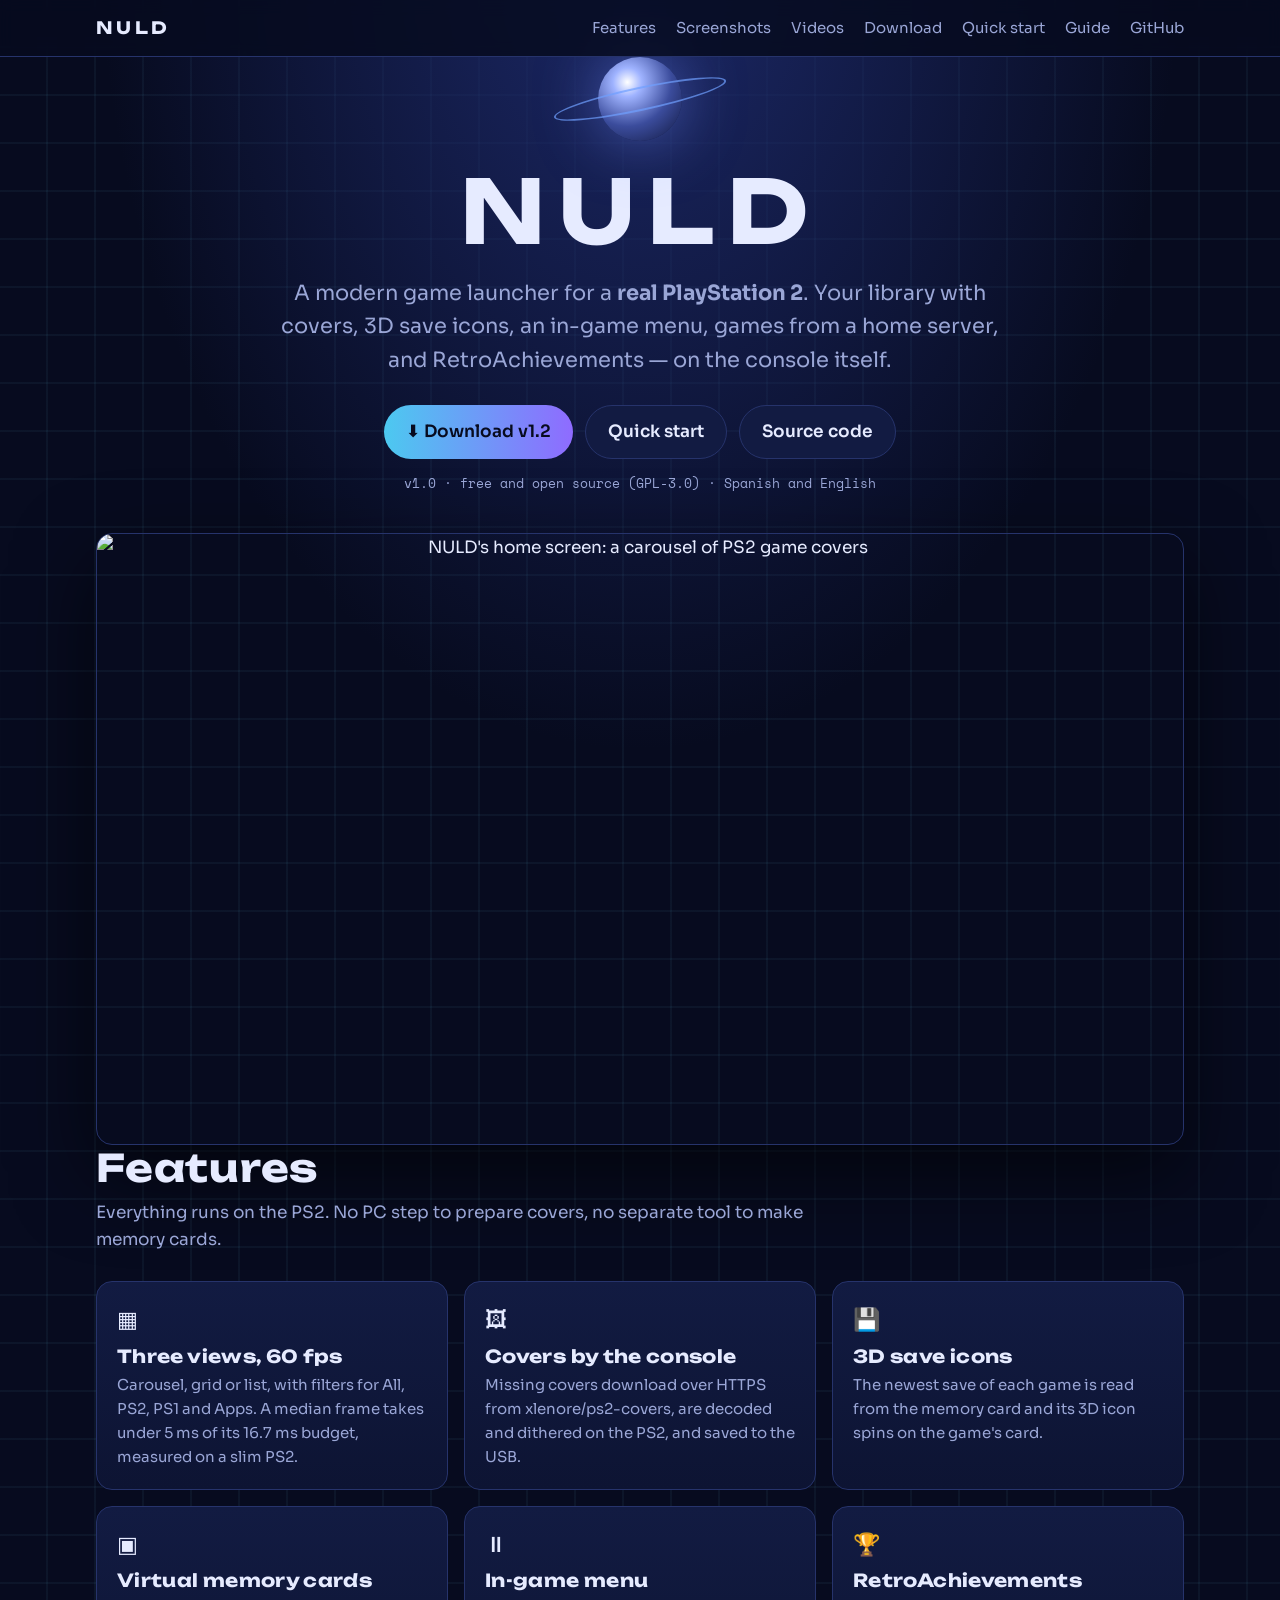
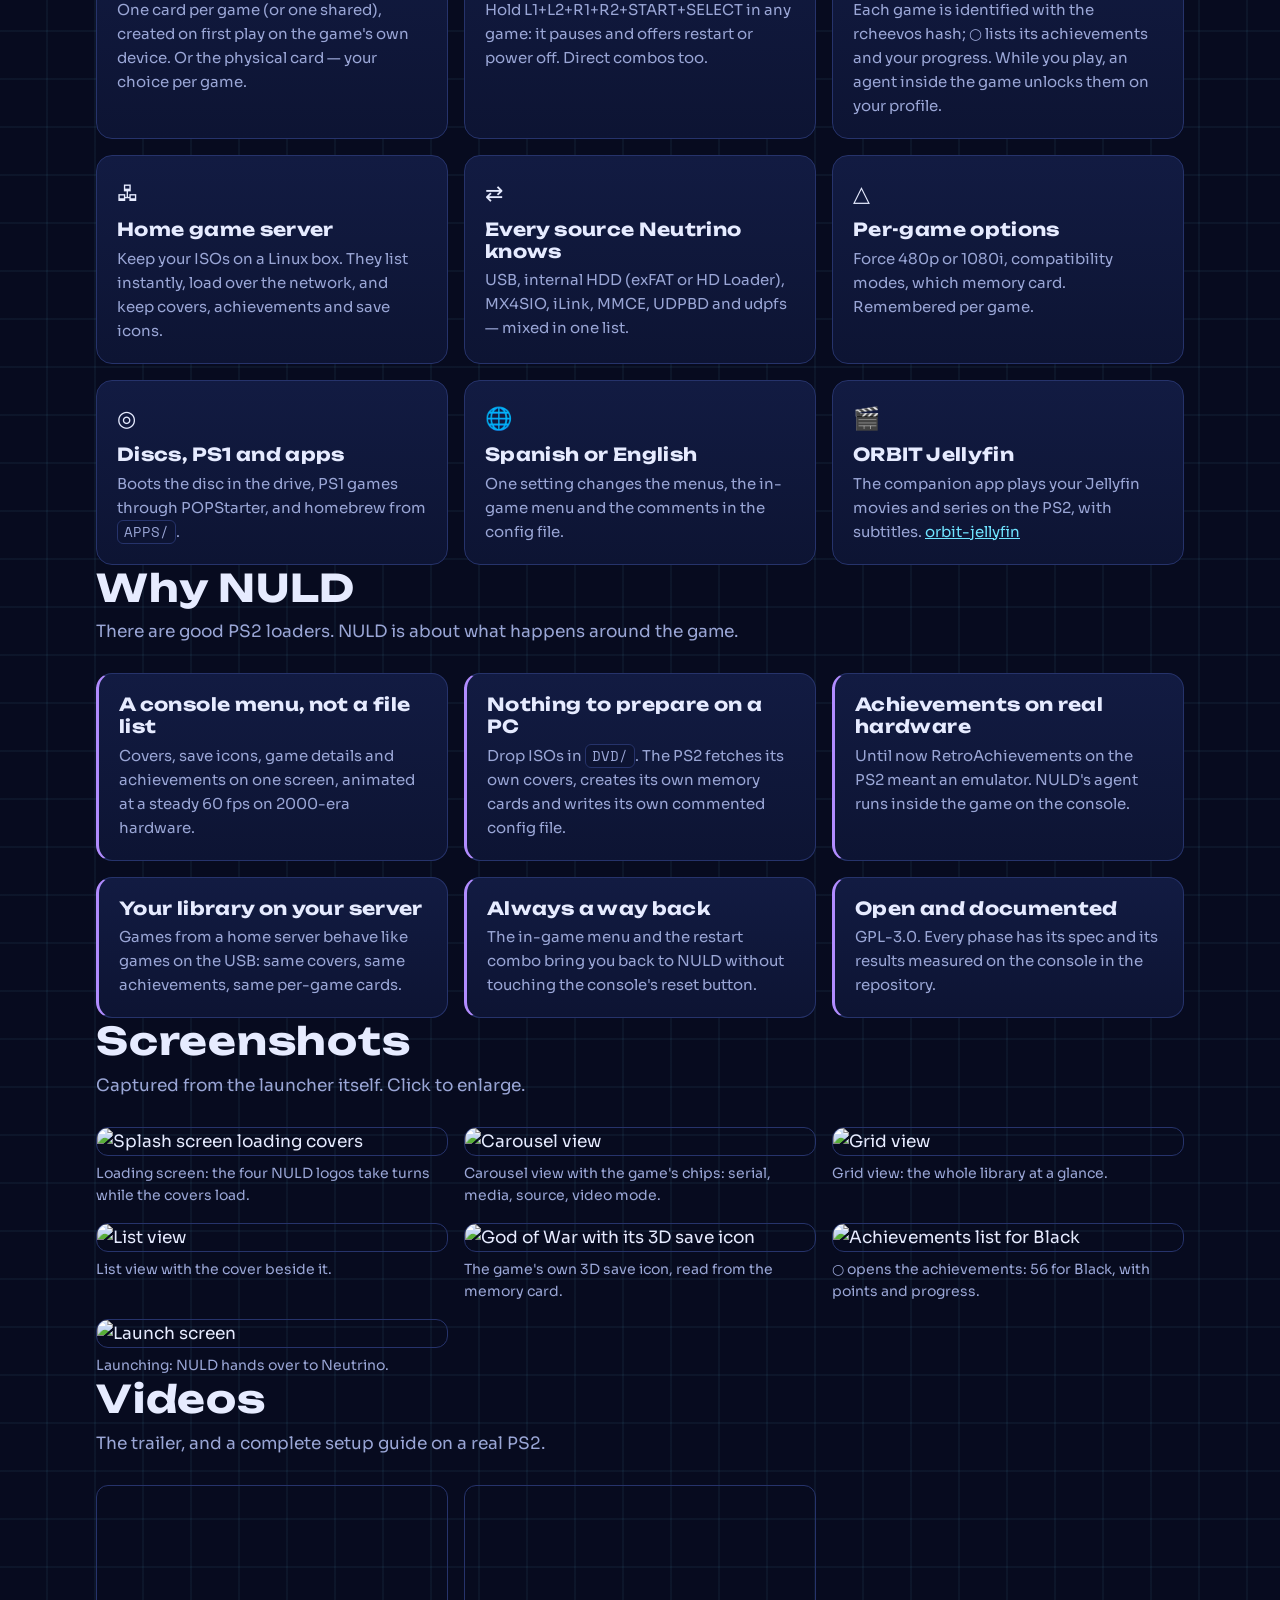
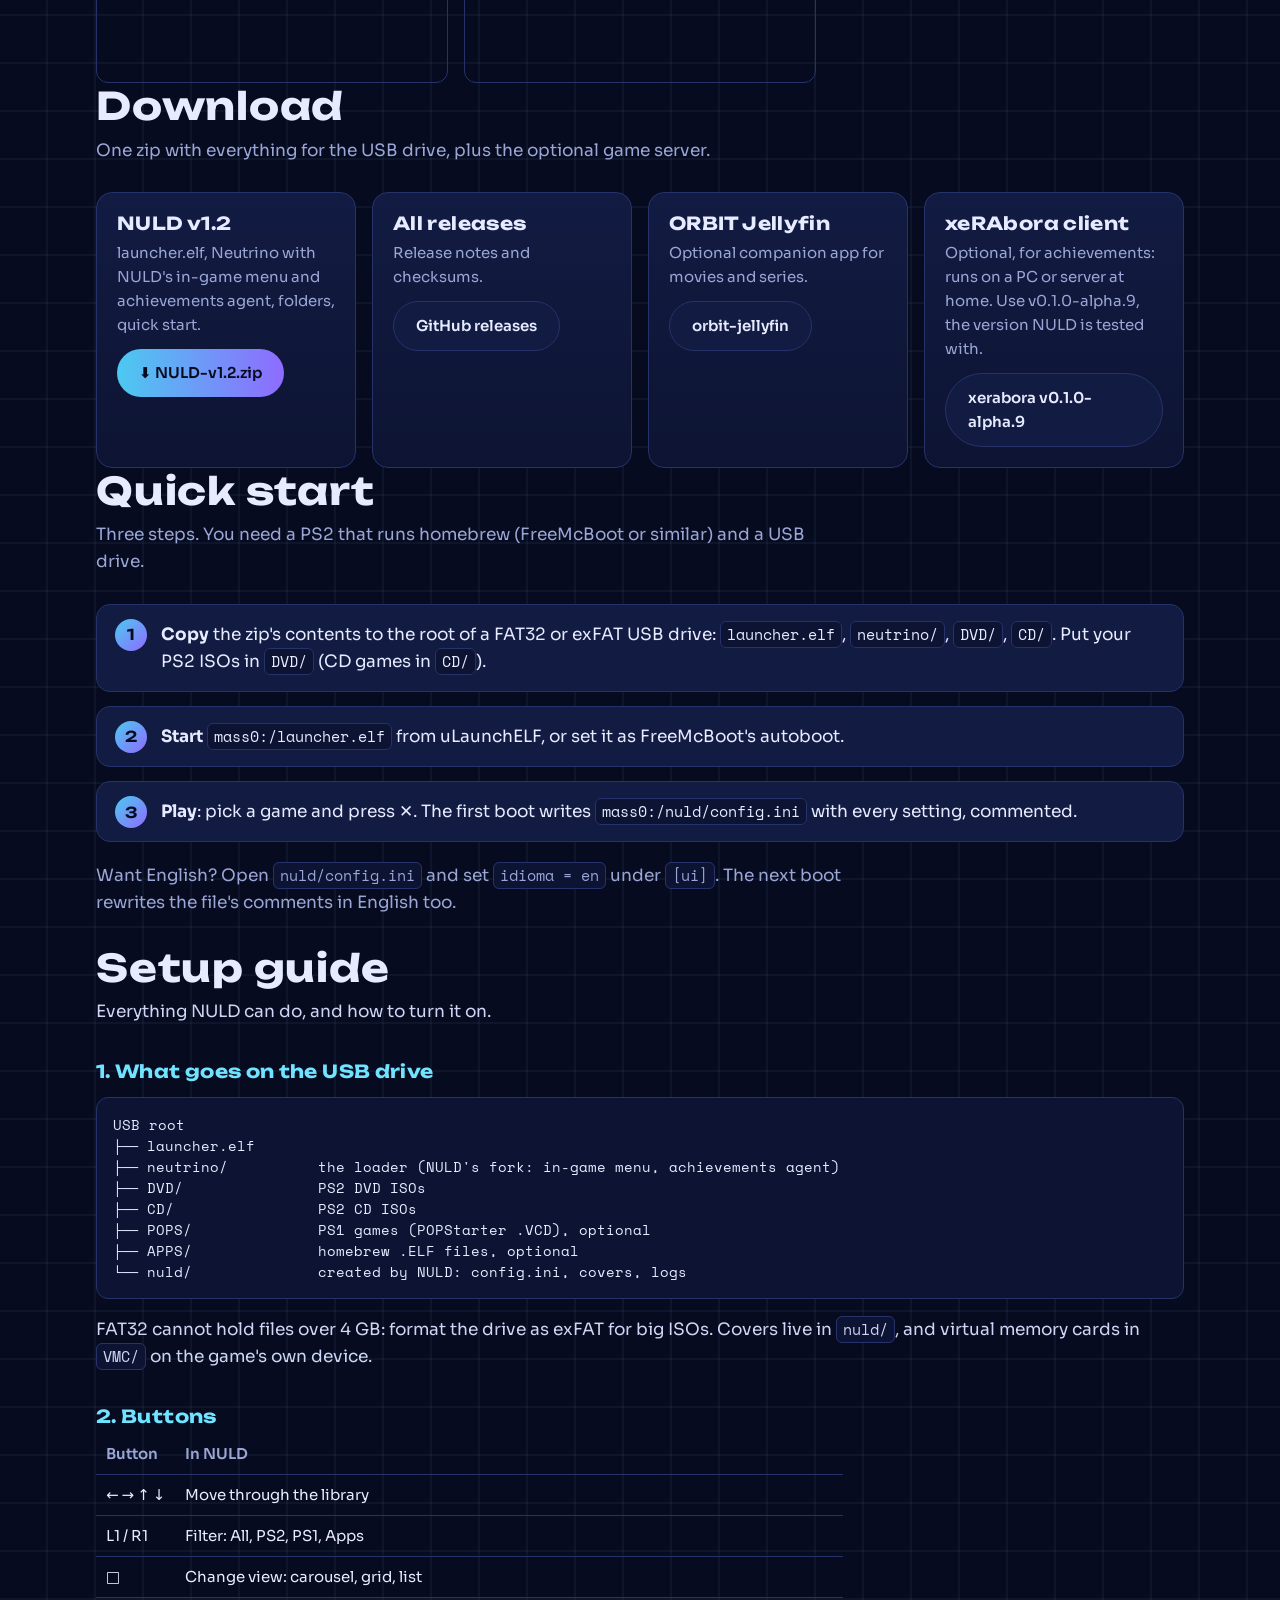
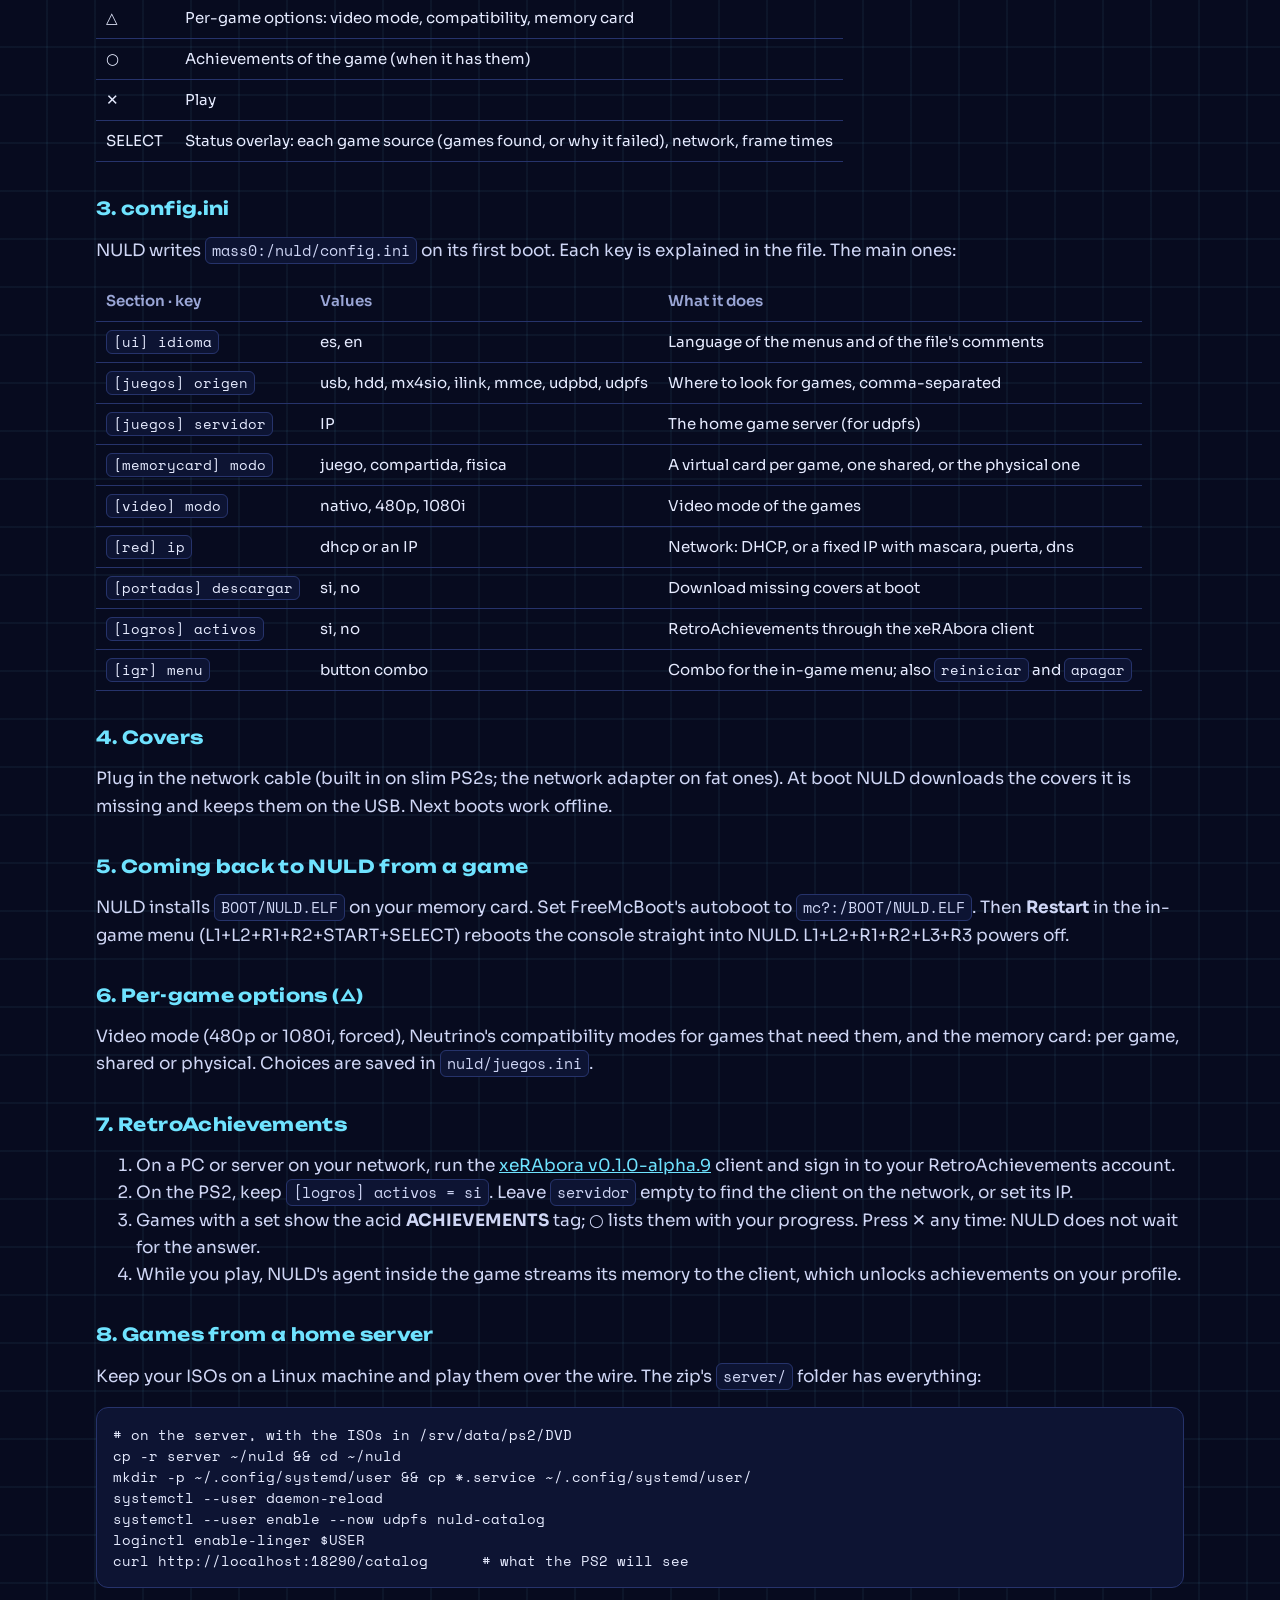
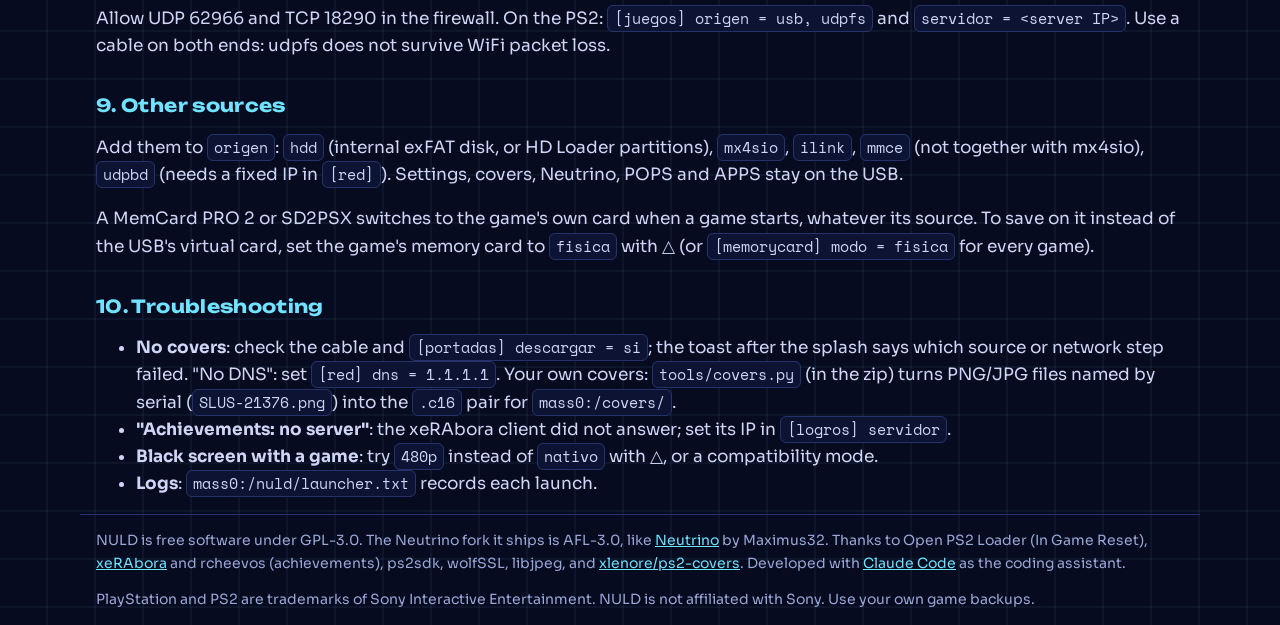
==== site/index.html @ f8af821c "Rebrand ORBIT as NULD (v1.2): the NULD look from link.elf, names and paths - Look: splash.c, logo_da" ====
<!doctype html>
<html lang="en">
<head>
<meta charset="utf-8">
<meta name="viewport" content="width=device-width, initial-scale=1">
<title>NULD PS2 Launcher</title>
<meta name="description" content="NULD is a game launcher for a real PlayStation 2: covers downloaded by the console, 3D save icons, virtual memory cards, an in-game menu, games from a home server and RetroAchievements on real hardware.">
<meta property="og:title" content="NULD PS2 Launcher">
<meta property="og:description" content="A modern game launcher for the PlayStation 2. Covers, 3D save icons, in-game menu, home server, RetroAchievements.">
<meta property="og:image" content="https://danielnuld.github.io/nuld/img/home-carousel.jpg">
<link rel="preconnect" href="https://fonts.googleapis.com">
<link rel="preconnect" href="https://fonts.gstatic.com" crossorigin>
<link href="https://fonts.googleapis.com/css2?family=Unbounded:wght@600;800&family=Sora:wght@400;600&family=Space+Mono&display=swap" rel="stylesheet">
<style>
:root {
  --bg: #070b1f; --bg2: #0d1433; --card: #121b42; --line: #26336b; --text: #e6ebff; --dim: #9aa6d6;
  --cyan: #6fe3ff; --violet: #b18cff; --gold: #ffd36b;
}
* { box-sizing: border-box; }
html { scroll-behavior: smooth; }
body {
  margin: 0; background: var(--bg); color: var(--text); font: 17px/1.6 Sora, system-ui, sans-serif;
  background-image: radial-gradient(ellipse at 50% -10%, #1d2a6b 0%, transparent 60%),
    linear-gradient(transparent 0 95%, rgba(111,227,255,.05) 95%), linear-gradient(90deg, transparent 0 95%, rgba(111,227,255,.05) 95%);
  background-size: 100% 900px, 48px 48px, 48px 48px; background-repeat: no-repeat, repeat, repeat;
}
a { color: var(--cyan); }
h1, h2, h3 { font-family: Unbounded, sans-serif; letter-spacing: .02em; line-height: 1.2; }
h2 { font-size: clamp(26px, 4vw, 38px); margin: 0 0 8px; }
h3 { font-size: 18px; margin: 0 0 6px; }
code, .mono { font-family: "Space Mono", monospace; font-size: .9em; }
code { background: var(--bg2); border: 1px solid var(--line); border-radius: 6px; padding: 1px 6px; }
pre { background: var(--bg2); border: 1px solid var(--line); border-radius: 12px; padding: 16px; overflow-x: auto; font: 14px/1.5 "Space Mono", monospace; }
.wrap { max-width: 1120px; margin: 0 auto; padding: 0 16px; }
nav { position: sticky; top: 0; z-index: 5; background: rgba(7,11,31,.85); backdrop-filter: blur(8px); border-bottom: 1px solid var(--line); }
nav .wrap { display: flex; align-items: center; gap: 20px; height: 56px; overflow-x: auto; }
nav b { font-family: Unbounded; letter-spacing: .2em; margin-right: auto; }
nav a { color: var(--dim); text-decoration: none; font-size: 15px; white-space: nowrap; }
nav a:hover { color: var(--text); }
header { text-align: center; padding: 72px 0 40px; }
.orb { width: 84px; height: 84px; border-radius: 50%; margin: 0 auto 18px; position: relative;
  background: radial-gradient(circle at 35% 30%, #fff 0%, #9fb3ff 18%, #3b4c9c 55%, #10173d 100%); box-shadow: 0 0 60px rgba(111,140,255,.5); }
.orb::after { content: ""; position: absolute; inset: 30px -46px; border: 2px solid rgba(111,160,255,.7); border-radius: 50%; transform: rotate(-12deg); }
header h1 { font-size: clamp(44px, 9vw, 88px); margin: 0; letter-spacing: .14em; }
.tag { color: var(--dim); font-size: clamp(17px, 2.4vw, 21px); max-width: 720px; margin: 12px auto 28px; }
.btns { display: flex; gap: 12px; justify-content: center; flex-wrap: wrap; }
.btn { display: inline-flex; align-items: center; gap: 8px; padding: 12px 22px; border-radius: 999px; text-decoration: none; font-weight: 600;
  border: 1px solid var(--line); color: var(--text); background: var(--card); }
.btn.main { background: linear-gradient(90deg, #4cc9f0, #8f6bff); color: #070b1f; border: 0; }
.meta { color: var(--dim); font: 13px "Space Mono", monospace; margin-top: 14px; }
.hero { margin: 40px auto 0; border-radius: 16px; border: 1px solid var(--line); box-shadow: 0 30px 80px rgba(0,0,0,.6); width: 100%; display: block; }
section { margin-top: 112px; }
img { max-width: 100%; height: auto; }
.lead { color: var(--dim); max-width: 760px; margin: 0 0 28px; }
.grid { display: grid; gap: 16px; grid-template-columns: repeat(auto-fill, minmax(280px, 1fr)); }
.card { background: linear-gradient(180deg, var(--card), var(--bg2)); border: 1px solid var(--line); border-radius: 16px; padding: 20px; }
.card p { margin: 0; color: var(--dim); font-size: 15px; }
.card .ic { font-size: 22px; margin-bottom: 8px; }
.why { display: grid; gap: 16px; grid-template-columns: repeat(auto-fill, minmax(320px, 1fr)); }
.why .card { border-left: 3px solid var(--violet); }
.shots { display: grid; gap: 16px; grid-template-columns: repeat(auto-fill, minmax(340px, 1fr)); }
.shots figure { margin: 0; }
.shots img { width: 100%; display: block; border-radius: 12px; border: 1px solid var(--line); cursor: zoom-in; }
.shots figcaption { color: var(--dim); font-size: 14px; margin-top: 6px; }
.videos { display: grid; gap: 16px; grid-template-columns: repeat(auto-fill, minmax(340px, 1fr)); }
.videos iframe { width: 100%; aspect-ratio: 16/9; border: 1px solid var(--line); border-radius: 12px; }
ol.steps { counter-reset: s; list-style: none; padding: 0; display: grid; gap: 14px; }
ol.steps > li { counter-increment: s; background: var(--card); border: 1px solid var(--line); border-radius: 14px; padding: 16px 18px 16px 64px; position: relative; }
ol.steps > li::before { content: counter(s); position: absolute; left: 18px; top: 14px; width: 32px; height: 32px; border-radius: 50%;
  display: grid; place-items: center; font: 600 15px Unbounded; background: linear-gradient(135deg, #4cc9f0, #8f6bff); color: #070b1f; }
.guide h3 { margin-top: 36px; color: var(--cyan); }
.guide p, .guide li { color: #cfd6f5; }
table { border-collapse: collapse; width: 100%; font-size: 15px; display: block; overflow-x: auto; }
td, th { border-bottom: 1px solid var(--line); padding: 8px 10px; text-align: left; vertical-align: top; }
th { color: var(--dim); font-weight: 600; }
.dl { display: grid; gap: 16px; grid-template-columns: repeat(auto-fill, minmax(260px, 1fr)); }
footer { color: var(--dim); font-size: 14px; padding: 64px 0 40px; border-top: 1px solid var(--line); margin-top: 72px; }
dialog { border: 0; padding: 0; background: transparent; max-width: 96vw; }
dialog::backdrop { background: rgba(0,0,0,.85); }
dialog img { max-width: 96vw; max-height: 92vh; border-radius: 12px; display: block; }
@media (max-width: 420px) { .shots, .videos, .why { grid-template-columns: 1fr; } }
</style>
</head>
<body>
<nav><div class="wrap">
  <b>NULD</b>
  <a href="#features">Features</a><a href="#screens">Screenshots</a><a href="#videos">Videos</a>
  <a href="#download">Download</a><a href="#quickstart">Quick start</a><a href="#guide">Guide</a>
  <a href="https://github.com/danielnuld/nuld">GitHub</a>
</div></nav>

<header class="wrap">
  <div class="orb"></div>
  <h1>NULD</h1>
  <p class="tag">A modern game launcher for a <b>real PlayStation 2</b>. Your library with covers, 3D save icons,
    an in-game menu, games from a home server, and RetroAchievements — on the console itself.</p>
  <div class="btns">
    <a class="btn main" href="https://github.com/danielnuld/nuld/releases/latest/download/NULD-v1.2.zip">⬇ Download v1.2</a>
    <a class="btn" href="#quickstart">Quick start</a>
    <a class="btn" href="https://github.com/danielnuld/nuld">Source code</a>
  </div>
  <div class="meta">v1.0 · free and open source (GPL-3.0) · Spanish and English</div>
  <img class="hero" src="img/home-carousel.jpg" alt="NULD's home screen: a carousel of PS2 game covers" width="1600" height="900">
</header>

<section id="features" class="wrap">
  <h2>Features</h2>
  <p class="lead">Everything runs on the PS2. No PC step to prepare covers, no separate tool to make memory cards.</p>
  <div class="grid">
    <div class="card"><div class="ic">▦</div><h3>Three views, 60 fps</h3><p>Carousel, grid or list, with filters for All, PS2, PS1 and Apps. A median frame takes under 5 ms of its 16.7 ms budget, measured on a slim PS2.</p></div>
    <div class="card"><div class="ic">🖼</div><h3>Covers by the console</h3><p>Missing covers download over HTTPS from xlenore/ps2-covers, are decoded and dithered on the PS2, and saved to the USB.</p></div>
    <div class="card"><div class="ic">💾</div><h3>3D save icons</h3><p>The newest save of each game is read from the memory card and its 3D icon spins on the game's card.</p></div>
    <div class="card"><div class="ic">▣</div><h3>Virtual memory cards</h3><p>One card per game (or one shared), created on first play on the game's own device. Or the physical card — your choice per game.</p></div>
    <div class="card"><div class="ic">⏸</div><h3>In-game menu</h3><p>Hold L1+L2+R1+R2+START+SELECT in any game: it pauses and offers restart or power off. Direct combos too.</p></div>
    <div class="card"><div class="ic">🏆</div><h3>RetroAchievements</h3><p>Each game is identified with the rcheevos hash; ○ lists its achievements and your progress. While you play, an agent inside the game unlocks them on your profile.</p></div>
    <div class="card"><div class="ic">🖧</div><h3>Home game server</h3><p>Keep your ISOs on a Linux box. They list instantly, load over the network, and keep covers, achievements and save icons.</p></div>
    <div class="card"><div class="ic">⇄</div><h3>Every source Neutrino knows</h3><p>USB, internal HDD (exFAT or HD Loader), MX4SIO, iLink, MMCE, UDPBD and udpfs — mixed in one list.</p></div>
    <div class="card"><div class="ic">△</div><h3>Per-game options</h3><p>Force 480p or 1080i, compatibility modes, which memory card. Remembered per game.</p></div>
    <div class="card"><div class="ic">◎</div><h3>Discs, PS1 and apps</h3><p>Boots the disc in the drive, PS1 games through POPStarter, and homebrew from <code>APPS/</code>.</p></div>
    <div class="card"><div class="ic">🌐</div><h3>Spanish or English</h3><p>One setting changes the menus, the in-game menu and the comments in the config file.</p></div>
    <div class="card"><div class="ic">🎬</div><h3>ORBIT Jellyfin</h3><p>The companion app plays your Jellyfin movies and series on the PS2, with subtitles. <a href="https://github.com/danielnuld/orbit-jellyfin">orbit-jellyfin</a></p></div>
  </div>
</section>

<section id="why" class="wrap">
  <h2>Why NULD</h2>
  <p class="lead">There are good PS2 loaders. NULD is about what happens around the game.</p>
  <div class="why">
    <div class="card"><h3>A console menu, not a file list</h3><p>Covers, save icons, game details and achievements on one screen, animated at a steady 60 fps on 2000-era hardware.</p></div>
    <div class="card"><h3>Nothing to prepare on a PC</h3><p>Drop ISOs in <code>DVD/</code>. The PS2 fetches its own covers, creates its own memory cards and writes its own commented config file.</p></div>
    <div class="card"><h3>Achievements on real hardware</h3><p>Until now RetroAchievements on the PS2 meant an emulator. NULD's agent runs inside the game on the console.</p></div>
    <div class="card"><h3>Your library on your server</h3><p>Games from a home server behave like games on the USB: same covers, same achievements, same per-game cards.</p></div>
    <div class="card"><h3>Always a way back</h3><p>The in-game menu and the restart combo bring you back to NULD without touching the console's reset button.</p></div>
    <div class="card"><h3>Open and documented</h3><p>GPL-3.0. Every phase has its spec and its results measured on the console in the repository.</p></div>
  </div>
</section>

<section id="screens" class="wrap">
  <h2>Screenshots</h2>
  <p class="lead">Captured from the launcher itself. Click to enlarge.</p>
  <div class="shots">
    <figure><img src="img/splash.jpg" alt="Splash screen loading covers" loading="lazy"><figcaption>Loading screen: the four NULD logos take turns while the covers load.</figcaption></figure>
    <figure><img src="img/home-carousel.jpg" alt="Carousel view" loading="lazy"><figcaption>Carousel view with the game's chips: serial, media, source, video mode.</figcaption></figure>
    <figure><img src="img/home-grid.jpg" alt="Grid view" loading="lazy"><figcaption>Grid view: the whole library at a glance.</figcaption></figure>
    <figure><img src="img/home-list.jpg" alt="List view" loading="lazy"><figcaption>List view with the cover beside it.</figcaption></figure>
    <figure><img src="img/save-icon.jpg" alt="God of War with its 3D save icon" loading="lazy"><figcaption>The game's own 3D save icon, read from the memory card.</figcaption></figure>
    <figure><img src="img/achievements.jpg" alt="Achievements list for Black" loading="lazy"><figcaption>○ opens the achievements: 56 for Black, with points and progress.</figcaption></figure>
    <figure><img src="img/launch.jpg" alt="Launch screen" loading="lazy"><figcaption>Launching: NULD hands over to Neutrino.</figcaption></figure>
  </div>
</section>

<section id="videos" class="wrap" hidden>
  <h2>Videos</h2>
  <p class="lead">The trailer, and a complete setup guide on a real PS2.</p>
  <div class="videos"></div>
</section>

<section id="download" class="wrap">
  <h2>Download</h2>
  <p class="lead">One zip with everything for the USB drive, plus the optional game server.</p>
  <div class="dl">
    <div class="card"><h3>NULD v1.2</h3><p>launcher.elf, Neutrino with NULD's in-game menu and achievements agent, folders, quick start.</p><p style="margin-top:12px"><a class="btn main" href="https://github.com/danielnuld/nuld/releases/latest/download/NULD-v1.2.zip">⬇ NULD-v1.2.zip</a></p></div>
    <div class="card"><h3>All releases</h3><p>Release notes and checksums.</p><p style="margin-top:12px"><a class="btn" href="https://github.com/danielnuld/nuld/releases">GitHub releases</a></p></div>
    <div class="card"><h3>ORBIT Jellyfin</h3><p>Optional companion app for movies and series.</p><p style="margin-top:12px"><a class="btn" href="https://github.com/danielnuld/orbit-jellyfin/releases">orbit-jellyfin</a></p></div>
    <div class="card"><h3>xeRAbora client</h3><p>Optional, for achievements: runs on a PC or server at home. Use v0.1.0-alpha.9, the version NULD is tested with.</p><p style="margin-top:12px"><a class="btn" href="https://github.com/hacan359/xerabora/releases/tag/v0.1.0-alpha.9">xerabora v0.1.0-alpha.9</a></p></div>
  </div>
</section>

<section id="quickstart" class="wrap">
  <h2>Quick start</h2>
  <p class="lead">Three steps. You need a PS2 that runs homebrew (FreeMcBoot or similar) and a USB drive.</p>
  <ol class="steps">
    <li><b>Copy</b> the zip's contents to the root of a FAT32 or exFAT USB drive: <code>launcher.elf</code>, <code>neutrino/</code>, <code>DVD/</code>, <code>CD/</code>. Put your PS2 ISOs in <code>DVD/</code> (CD games in <code>CD/</code>).</li>
    <li><b>Start</b> <code>mass0:/launcher.elf</code> from uLaunchELF, or set it as FreeMcBoot's autoboot.</li>
    <li><b>Play</b>: pick a game and press ✕. The first boot writes <code>mass0:/nuld/config.ini</code> with every setting, commented.</li>
  </ol>
  <p class="lead" style="margin-top:20px">Want English? Open <code>nuld/config.ini</code> and set <code>idioma = en</code> under <code>[ui]</code>. The next boot rewrites the file's comments in English too.</p>
</section>

<section id="guide" class="wrap guide">
  <h2>Setup guide</h2>
  <p class="lead">Everything NULD can do, and how to turn it on.</p>

  <h3>1. What goes on the USB drive</h3>
<pre>USB root
├── launcher.elf
├── neutrino/          the loader (NULD's fork: in-game menu, achievements agent)
├── DVD/               PS2 DVD ISOs
├── CD/                PS2 CD ISOs
├── POPS/              PS1 games (POPStarter .VCD), optional
├── APPS/              homebrew .ELF files, optional
└── nuld/              created by NULD: config.ini, covers, logs</pre>
  <p>FAT32 cannot hold files over 4 GB: format the drive as exFAT for big ISOs. Covers live in <code>nuld/</code>, and virtual memory cards in <code>VMC/</code> on the game's own device.</p>

  <h3>2. Buttons</h3>
  <table>
    <tr><th>Button</th><th>In NULD</th></tr>
    <tr><td>← → ↑ ↓</td><td>Move through the library</td></tr>
    <tr><td>L1 / R1</td><td>Filter: All, PS2, PS1, Apps</td></tr>
    <tr><td>□</td><td>Change view: carousel, grid, list</td></tr>
    <tr><td>△</td><td>Per-game options: video mode, compatibility, memory card</td></tr>
    <tr><td>○</td><td>Achievements of the game (when it has them)</td></tr>
    <tr><td>✕</td><td>Play</td></tr>
    <tr><td>SELECT</td><td>Status overlay: each game source (games found, or why it failed), network, frame times</td></tr>
  </table>

  <h3>3. config.ini</h3>
  <p>NULD writes <code>mass0:/nuld/config.ini</code> on its first boot. Each key is explained in the file. The main ones:</p>
  <table>
    <tr><th>Section · key</th><th>Values</th><th>What it does</th></tr>
    <tr><td><code>[ui] idioma</code></td><td>es, en</td><td>Language of the menus and of the file's comments</td></tr>
    <tr><td><code>[juegos] origen</code></td><td>usb, hdd, mx4sio, ilink, mmce, udpbd, udpfs</td><td>Where to look for games, comma-separated</td></tr>
    <tr><td><code>[juegos] servidor</code></td><td>IP</td><td>The home game server (for udpfs)</td></tr>
    <tr><td><code>[memorycard] modo</code></td><td>juego, compartida, fisica</td><td>A virtual card per game, one shared, or the physical one</td></tr>
    <tr><td><code>[video] modo</code></td><td>nativo, 480p, 1080i</td><td>Video mode of the games</td></tr>
    <tr><td><code>[red] ip</code></td><td>dhcp or an IP</td><td>Network: DHCP, or a fixed IP with mascara, puerta, dns</td></tr>
    <tr><td><code>[portadas] descargar</code></td><td>si, no</td><td>Download missing covers at boot</td></tr>
    <tr><td><code>[logros] activos</code></td><td>si, no</td><td>RetroAchievements through the xeRAbora client</td></tr>
    <tr><td><code>[igr] menu</code></td><td>button combo</td><td>Combo for the in-game menu; also <code>reiniciar</code> and <code>apagar</code></td></tr>
  </table>

  <h3>4. Covers</h3>
  <p>Plug in the network cable (built in on slim PS2s; the network adapter on fat ones). At boot NULD downloads the covers it is missing and keeps them on the USB. Next boots work offline.</p>

  <h3>5. Coming back to NULD from a game</h3>
  <p>NULD installs <code>BOOT/NULD.ELF</code> on your memory card. Set FreeMcBoot's autoboot to <code>mc?:/BOOT/NULD.ELF</code>. Then <b>Restart</b> in the in-game menu (L1+L2+R1+R2+START+SELECT) reboots the console straight into NULD. L1+L2+R1+R2+L3+R3 powers off.</p>

  <h3>6. Per-game options (△)</h3>
  <p>Video mode (480p or 1080i, forced), Neutrino's compatibility modes for games that need them, and the memory card: per game, shared or physical. Choices are saved in <code>nuld/juegos.ini</code>.</p>

  <h3>7. RetroAchievements</h3>
  <ol>
    <li>On a PC or server on your network, run the <a href="https://github.com/hacan359/xerabora/releases/tag/v0.1.0-alpha.9">xeRAbora v0.1.0-alpha.9</a> client and sign in to your RetroAchievements account.</li>
    <li>On the PS2, keep <code>[logros] activos = si</code>. Leave <code>servidor</code> empty to find the client on the network, or set its IP.</li>
    <li>Games with a set show the acid <b>ACHIEVEMENTS</b> tag; ○ lists them with your progress. Press ✕ any time: NULD does not wait for the answer.</li>
    <li>While you play, NULD's agent inside the game streams its memory to the client, which unlocks achievements on your profile.</li>
  </ol>

  <h3>8. Games from a home server</h3>
  <p>Keep your ISOs on a Linux machine and play them over the wire. The zip's <code>server/</code> folder has everything:</p>
<pre># on the server, with the ISOs in /srv/data/ps2/DVD
cp -r server ~/nuld && cd ~/nuld
mkdir -p ~/.config/systemd/user && cp *.service ~/.config/systemd/user/
systemctl --user daemon-reload
systemctl --user enable --now udpfs nuld-catalog
loginctl enable-linger $USER
curl http://localhost:18290/catalog      # what the PS2 will see</pre>
  <p>Allow UDP 62966 and TCP 18290 in the firewall. On the PS2: <code>[juegos] origen = usb, udpfs</code> and <code>servidor = &lt;server IP&gt;</code>. Use a cable on both ends: udpfs does not survive WiFi packet loss.</p>

  <h3>9. Other sources</h3>
  <p>Add them to <code>origen</code>: <code>hdd</code> (internal exFAT disk, or HD Loader partitions), <code>mx4sio</code>, <code>ilink</code>, <code>mmce</code> (not together with mx4sio), <code>udpbd</code> (needs a fixed IP in <code>[red]</code>). Settings, covers, Neutrino, POPS and APPS stay on the USB.</p>
  <p>A MemCard PRO 2 or SD2PSX switches to the game's own card when a game starts, whatever its source. To save on it instead of the USB's virtual card, set the game's memory card to <code>fisica</code> with △ (or <code>[memorycard] modo = fisica</code> for every game).</p>

  <h3>10. Troubleshooting</h3>
  <ul>
    <li><b>No covers</b>: check the cable and <code>[portadas] descargar = si</code>; the toast after the splash says which source or network step failed. "No DNS": set <code>[red] dns = 1.1.1.1</code>. Your own covers: <code>tools/covers.py</code> (in the zip) turns PNG/JPG files named by serial (<code>SLUS-21376.png</code>) into the <code>.c16</code> pair for <code>mass0:/covers/</code>.</li>
    <li><b>"Achievements: no server"</b>: the xeRAbora client did not answer; set its IP in <code>[logros] servidor</code>.</li>
    <li><b>Black screen with a game</b>: try <code>480p</code> instead of <code>nativo</code> with △, or a compatibility mode.</li>
    <li><b>Logs</b>: <code>mass0:/nuld/launcher.txt</code> records each launch.</li>
  </ul>
</section>

<footer class="wrap">
  <p>NULD is free software under GPL-3.0. The Neutrino fork it ships is AFL-3.0, like
  <a href="https://github.com/rickgaiser/neutrino">Neutrino</a> by Maximus32. Thanks to Open PS2 Loader (In Game Reset),
  <a href="https://github.com/hacan359/xerabora">xeRAbora</a> and rcheevos (achievements), ps2sdk, wolfSSL, libjpeg, and
  <a href="https://github.com/xlenore/ps2-covers">xlenore/ps2-covers</a>. Developed with
  <a href="https://claude.com/claude-code">Claude Code</a> as the coding assistant.</p>
  <p>PlayStation and PS2 are trademarks of Sony Interactive Entertainment. NULD is not affiliated with Sony. Use your own game backups.</p>
</footer>

<dialog id="zoom"><img alt=""></dialog>
<script>
// YouTube ids; the section stays hidden while both are empty
const VIDEOS = [["w4V8aKWTCJw", "ORBIT trailer"], ["eqTNBGMIEXo", "ORBIT setup guide"]];
const vids = VIDEOS.filter(v => v[0]);
if (vids.length) {
  const box = document.querySelector("#videos .videos");
  for (const [id, title] of vids) {
    const f = document.createElement("iframe");
    f.src = "https://www.youtube-nocookie.com/embed/" + id; f.title = title; f.loading = "lazy"; f.allowFullscreen = true;
    box.append(f);
  }
  document.getElementById("videos").hidden = false;
}
const zoom = document.getElementById("zoom");
document.querySelectorAll(".shots img").forEach(i => i.onclick = () => { zoom.firstChild.src = i.src; zoom.firstChild.alt = i.alt; zoom.showModal(); });
zoom.onclick = () => zoom.close();
</script>
</body>
</html>
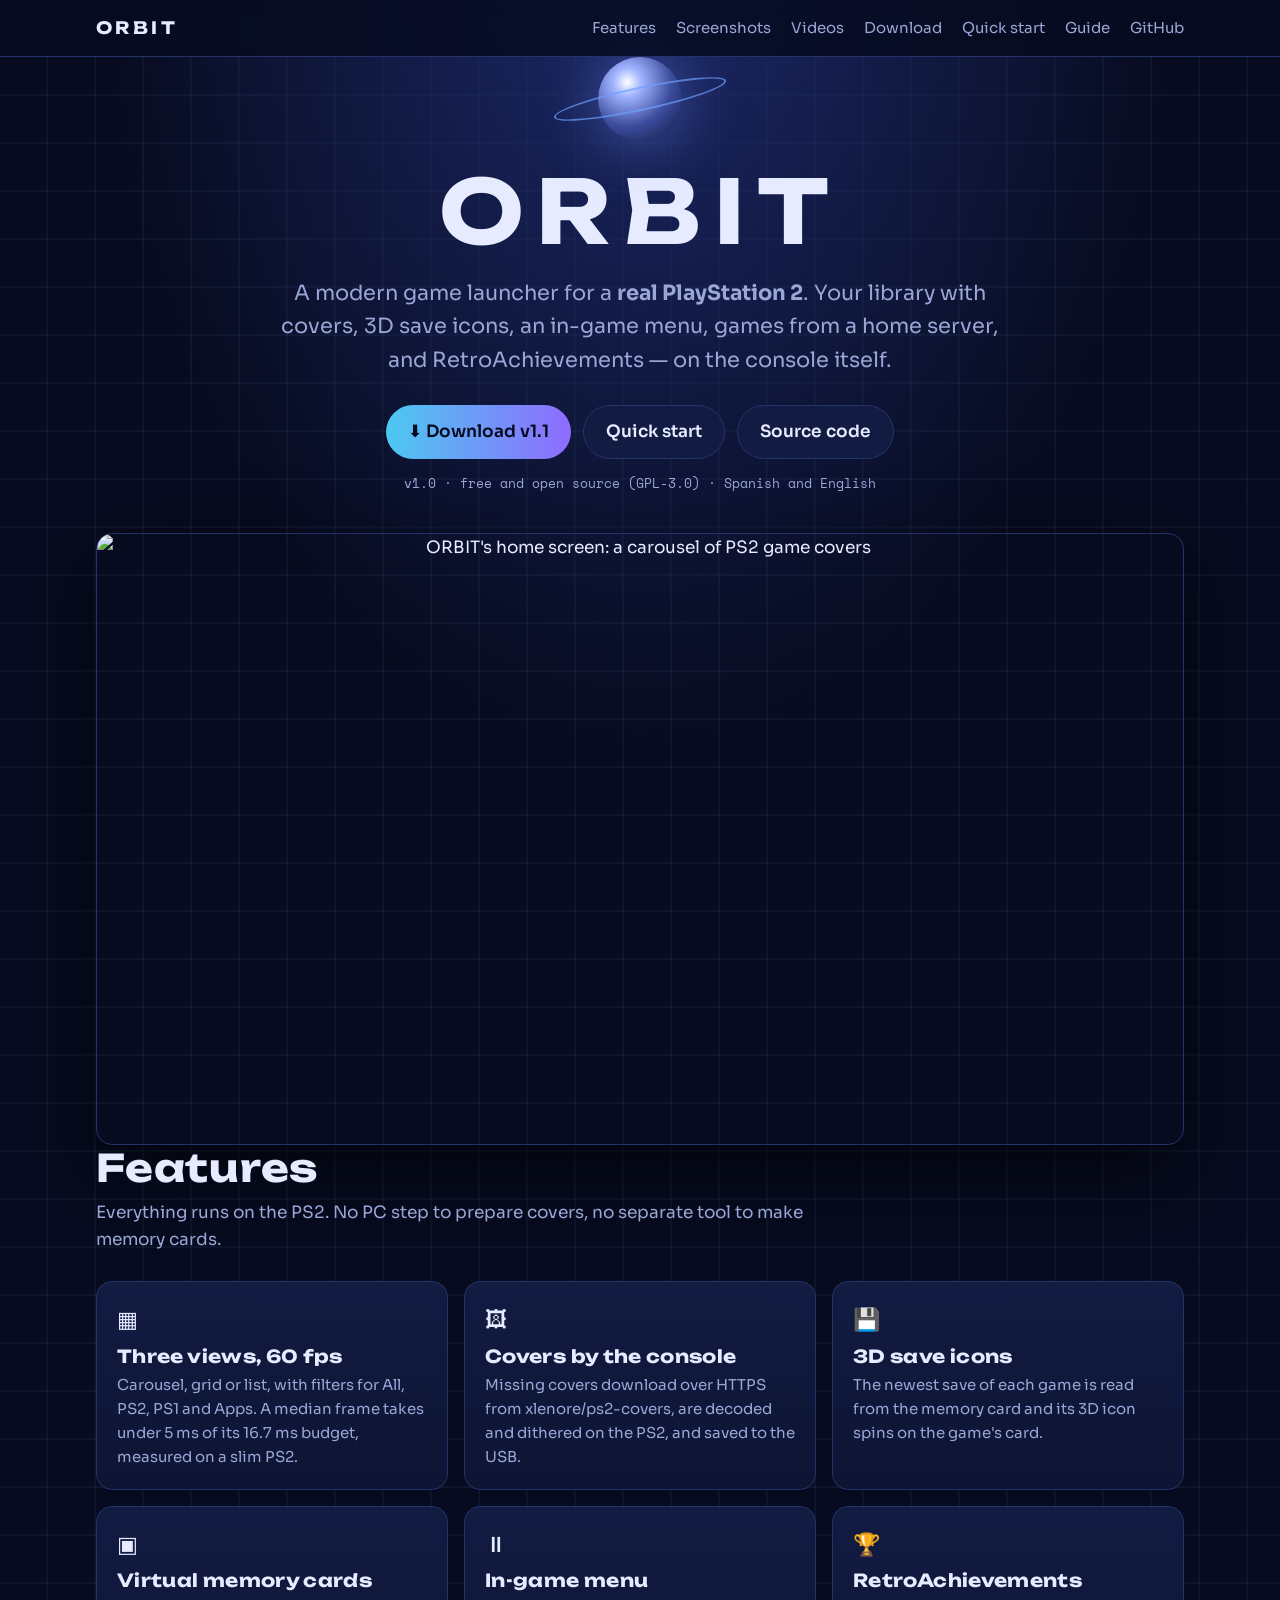
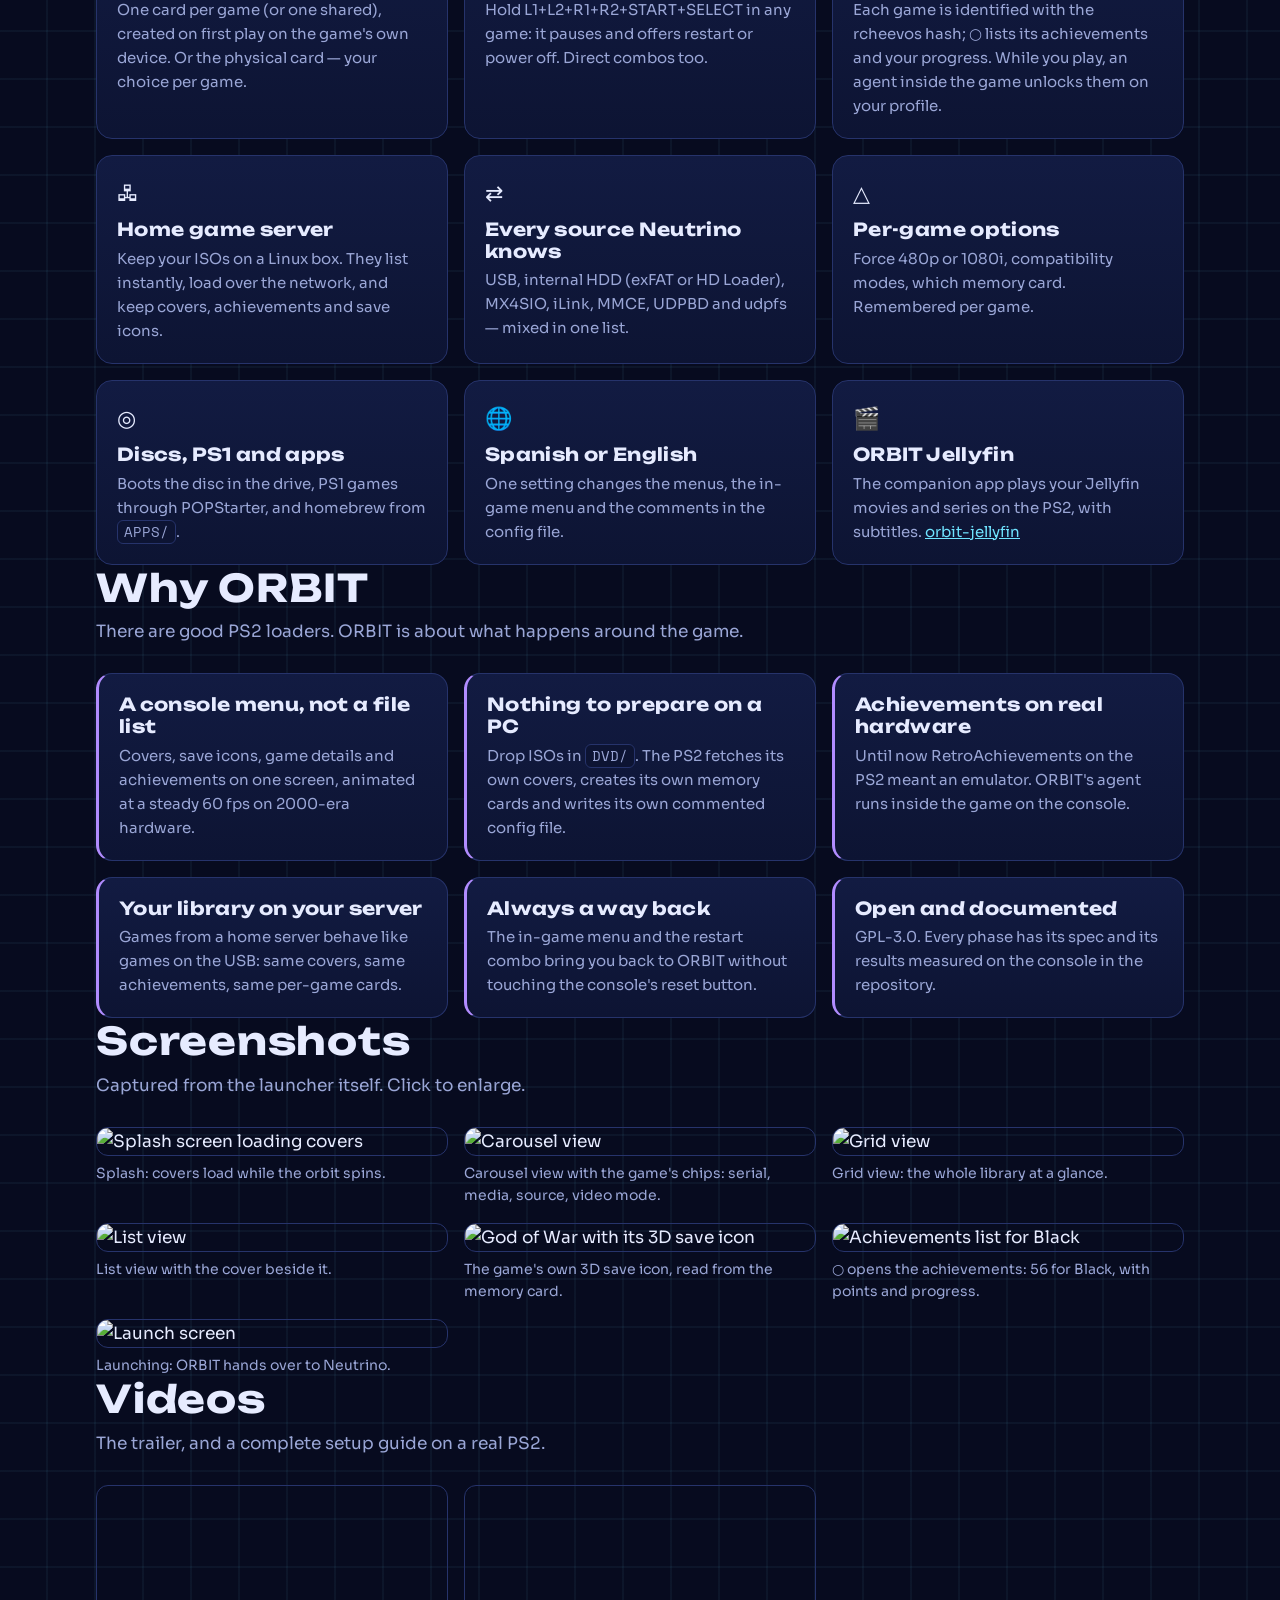
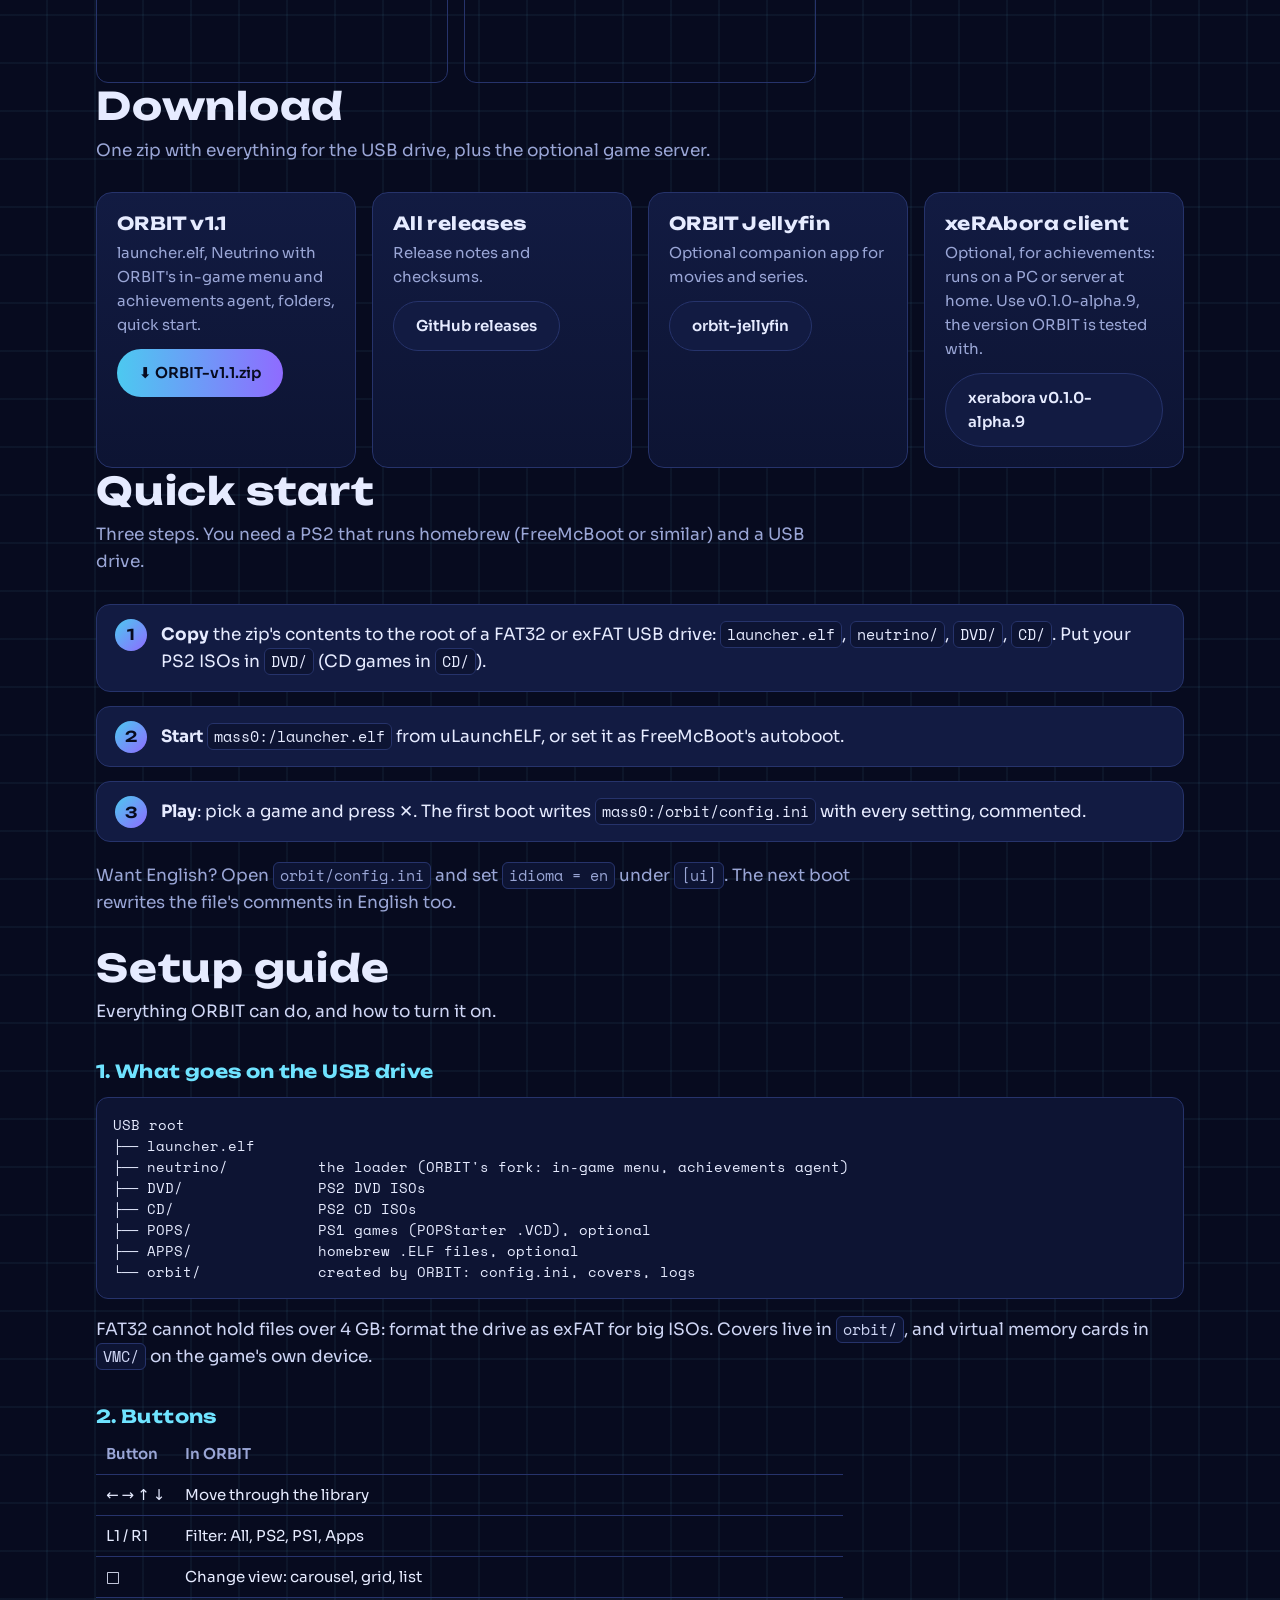
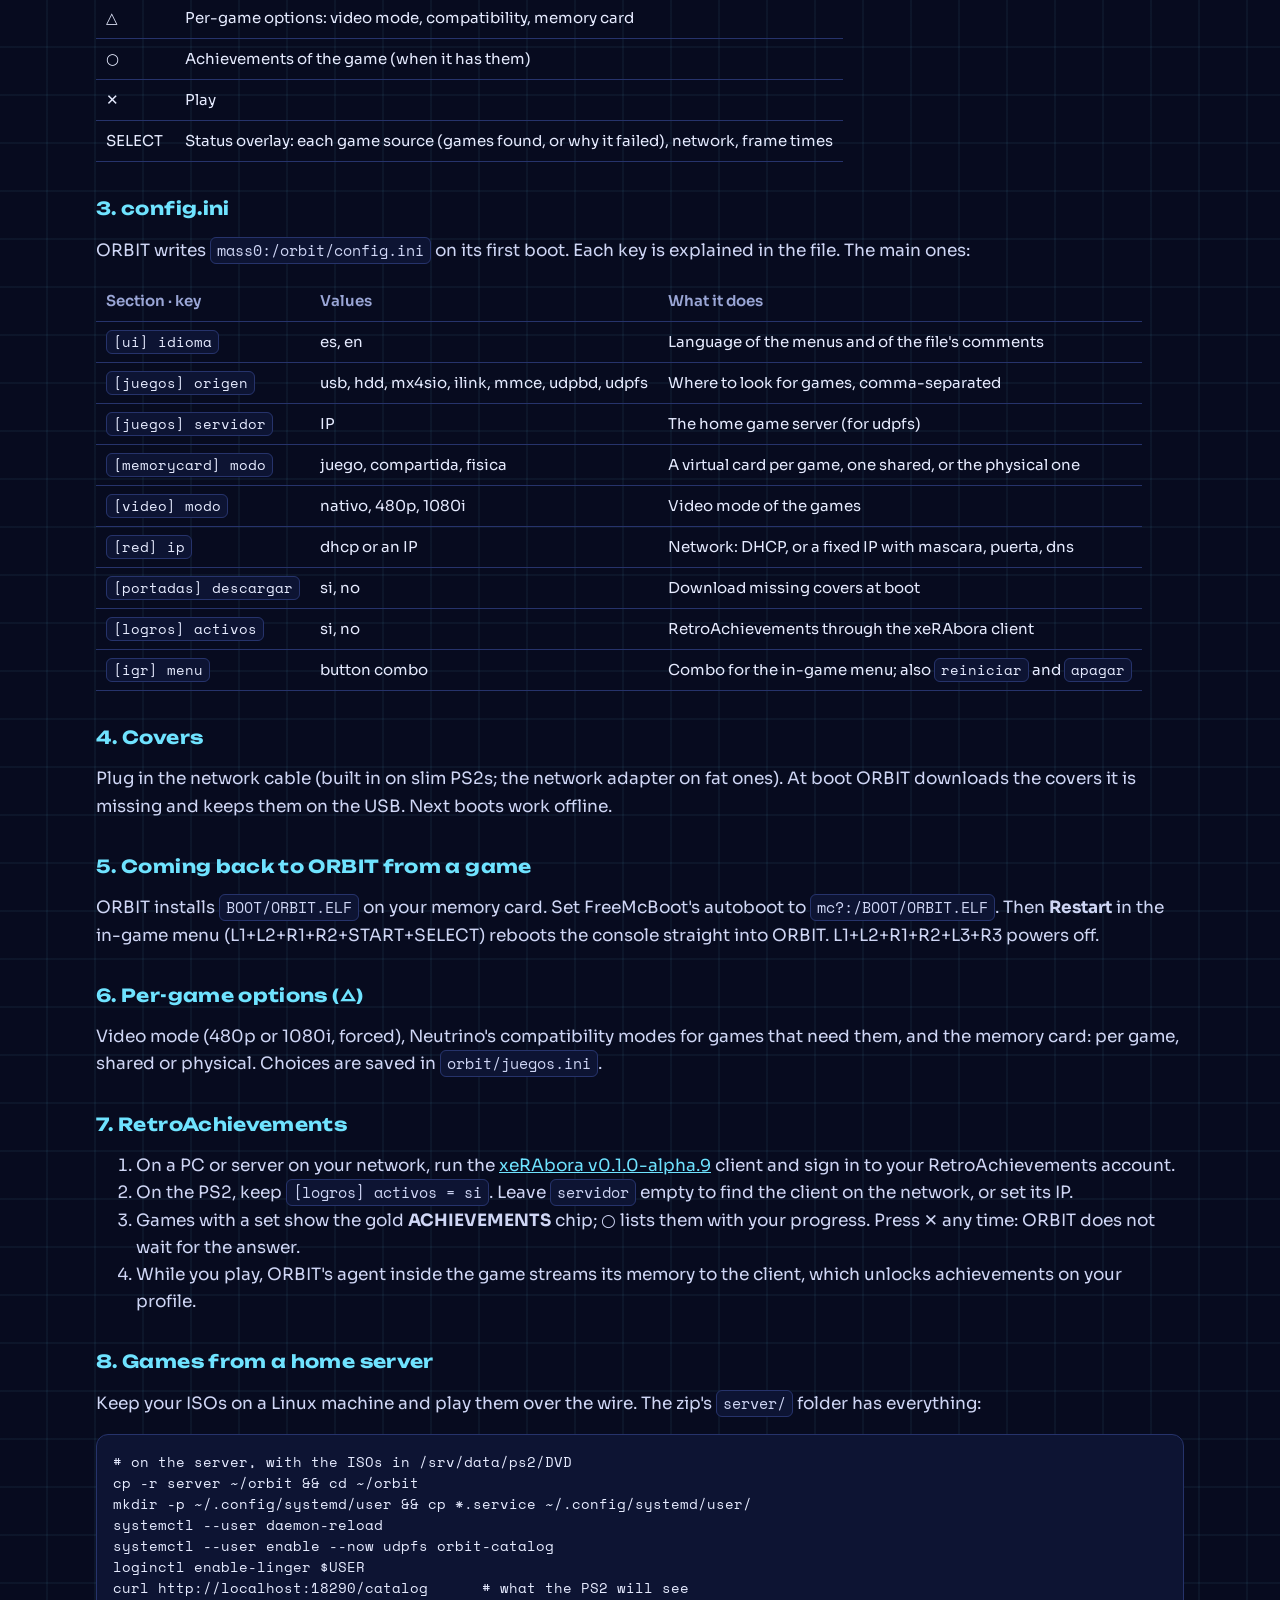
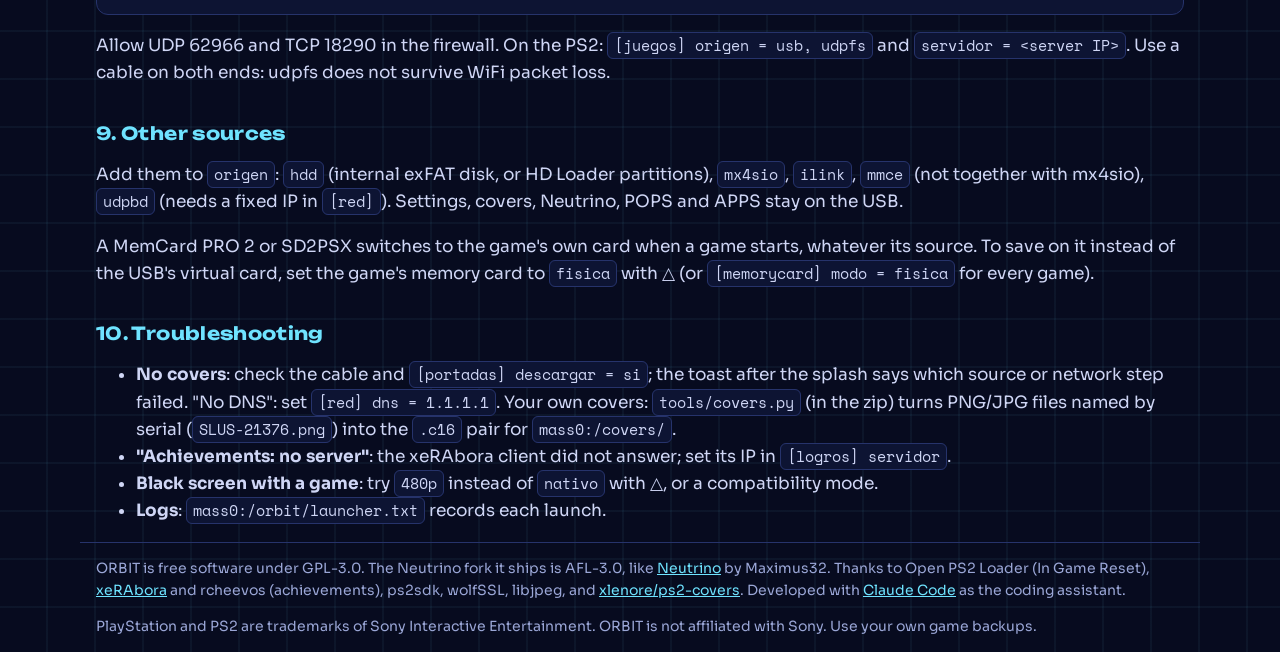
==== commit 8aac2600: "Merge pull request #18 from danielnuld/v1.1 v1.1: setup wizard, self-update, CRT TVs, MMCE without U" ====
--- a/site/index.html
+++ b/site/index.html
@@ -3,11 +3,11 @@
 <head>
 <meta charset="utf-8">
 <meta name="viewport" content="width=device-width, initial-scale=1">
-<title>NULD PS2 Launcher</title>
-<meta name="description" content="NULD is a game launcher for a real PlayStation 2: covers downloaded by the console, 3D save icons, virtual memory cards, an in-game menu, games from a home server and RetroAchievements on real hardware.">
-<meta property="og:title" content="NULD PS2 Launcher">
+<title>ORBIT PS2 Launcher</title>
+<meta name="description" content="ORBIT is a game launcher for a real PlayStation 2: covers downloaded by the console, 3D save icons, virtual memory cards, an in-game menu, games from a home server and RetroAchievements on real hardware.">
+<meta property="og:title" content="ORBIT PS2 Launcher">
 <meta property="og:description" content="A modern game launcher for the PlayStation 2. Covers, 3D save icons, in-game menu, home server, RetroAchievements.">
-<meta property="og:image" content="https://danielnuld.github.io/nuld/img/home-carousel.jpg">
+<meta property="og:image" content="https://danielnuld.github.io/ps2-launcher/img/home-carousel.jpg">
 <link rel="preconnect" href="https://fonts.googleapis.com">
 <link rel="preconnect" href="https://fonts.gstatic.com" crossorigin>
 <link href="https://fonts.googleapis.com/css2?family=Unbounded:wght@600;800&family=Sora:wght@400;600&family=Space+Mono&display=swap" rel="stylesheet">
@@ -83,24 +83,24 @@
 </head>
 <body>
 <nav><div class="wrap">
-  <b>NULD</b>
+  <b>ORBIT</b>
   <a href="#features">Features</a><a href="#screens">Screenshots</a><a href="#videos">Videos</a>
   <a href="#download">Download</a><a href="#quickstart">Quick start</a><a href="#guide">Guide</a>
-  <a href="https://github.com/danielnuld/nuld">GitHub</a>
+  <a href="https://github.com/danielnuld/ps2-launcher">GitHub</a>
 </div></nav>
 
 <header class="wrap">
   <div class="orb"></div>
-  <h1>NULD</h1>
+  <h1>ORBIT</h1>
   <p class="tag">A modern game launcher for a <b>real PlayStation 2</b>. Your library with covers, 3D save icons,
     an in-game menu, games from a home server, and RetroAchievements — on the console itself.</p>
   <div class="btns">
-    <a class="btn main" href="https://github.com/danielnuld/nuld/releases/latest/download/NULD-v1.2.zip">⬇ Download v1.2</a>
+    <a class="btn main" href="https://github.com/danielnuld/ps2-launcher/releases/latest/download/ORBIT-v1.1.zip">⬇ Download v1.1</a>
     <a class="btn" href="#quickstart">Quick start</a>
-    <a class="btn" href="https://github.com/danielnuld/nuld">Source code</a>
+    <a class="btn" href="https://github.com/danielnuld/ps2-launcher">Source code</a>
   </div>
   <div class="meta">v1.0 · free and open source (GPL-3.0) · Spanish and English</div>
-  <img class="hero" src="img/home-carousel.jpg" alt="NULD's home screen: a carousel of PS2 game covers" width="1600" height="900">
+  <img class="hero" src="img/home-carousel.jpg" alt="ORBIT's home screen: a carousel of PS2 game covers" width="1600" height="900">
 </header>
 
 <section id="features" class="wrap">
@@ -123,14 +123,14 @@
 </section>
 
 <section id="why" class="wrap">
-  <h2>Why NULD</h2>
-  <p class="lead">There are good PS2 loaders. NULD is about what happens around the game.</p>
+  <h2>Why ORBIT</h2>
+  <p class="lead">There are good PS2 loaders. ORBIT is about what happens around the game.</p>
   <div class="why">
     <div class="card"><h3>A console menu, not a file list</h3><p>Covers, save icons, game details and achievements on one screen, animated at a steady 60 fps on 2000-era hardware.</p></div>
     <div class="card"><h3>Nothing to prepare on a PC</h3><p>Drop ISOs in <code>DVD/</code>. The PS2 fetches its own covers, creates its own memory cards and writes its own commented config file.</p></div>
-    <div class="card"><h3>Achievements on real hardware</h3><p>Until now RetroAchievements on the PS2 meant an emulator. NULD's agent runs inside the game on the console.</p></div>
+    <div class="card"><h3>Achievements on real hardware</h3><p>Until now RetroAchievements on the PS2 meant an emulator. ORBIT's agent runs inside the game on the console.</p></div>
     <div class="card"><h3>Your library on your server</h3><p>Games from a home server behave like games on the USB: same covers, same achievements, same per-game cards.</p></div>
-    <div class="card"><h3>Always a way back</h3><p>The in-game menu and the restart combo bring you back to NULD without touching the console's reset button.</p></div>
+    <div class="card"><h3>Always a way back</h3><p>The in-game menu and the restart combo bring you back to ORBIT without touching the console's reset button.</p></div>
     <div class="card"><h3>Open and documented</h3><p>GPL-3.0. Every phase has its spec and its results measured on the console in the repository.</p></div>
   </div>
 </section>
@@ -139,13 +139,13 @@
   <h2>Screenshots</h2>
   <p class="lead">Captured from the launcher itself. Click to enlarge.</p>
   <div class="shots">
-    <figure><img src="img/splash.jpg" alt="Splash screen loading covers" loading="lazy"><figcaption>Loading screen: the four NULD logos take turns while the covers load.</figcaption></figure>
+    <figure><img src="img/splash.jpg" alt="Splash screen loading covers" loading="lazy"><figcaption>Splash: covers load while the orbit spins.</figcaption></figure>
     <figure><img src="img/home-carousel.jpg" alt="Carousel view" loading="lazy"><figcaption>Carousel view with the game's chips: serial, media, source, video mode.</figcaption></figure>
     <figure><img src="img/home-grid.jpg" alt="Grid view" loading="lazy"><figcaption>Grid view: the whole library at a glance.</figcaption></figure>
     <figure><img src="img/home-list.jpg" alt="List view" loading="lazy"><figcaption>List view with the cover beside it.</figcaption></figure>
     <figure><img src="img/save-icon.jpg" alt="God of War with its 3D save icon" loading="lazy"><figcaption>The game's own 3D save icon, read from the memory card.</figcaption></figure>
     <figure><img src="img/achievements.jpg" alt="Achievements list for Black" loading="lazy"><figcaption>○ opens the achievements: 56 for Black, with points and progress.</figcaption></figure>
-    <figure><img src="img/launch.jpg" alt="Launch screen" loading="lazy"><figcaption>Launching: NULD hands over to Neutrino.</figcaption></figure>
+    <figure><img src="img/launch.jpg" alt="Launch screen" loading="lazy"><figcaption>Launching: ORBIT hands over to Neutrino.</figcaption></figure>
   </div>
 </section>
 
@@ -159,10 +159,10 @@
   <h2>Download</h2>
   <p class="lead">One zip with everything for the USB drive, plus the optional game server.</p>
   <div class="dl">
-    <div class="card"><h3>NULD v1.2</h3><p>launcher.elf, Neutrino with NULD's in-game menu and achievements agent, folders, quick start.</p><p style="margin-top:12px"><a class="btn main" href="https://github.com/danielnuld/nuld/releases/latest/download/NULD-v1.2.zip">⬇ NULD-v1.2.zip</a></p></div>
-    <div class="card"><h3>All releases</h3><p>Release notes and checksums.</p><p style="margin-top:12px"><a class="btn" href="https://github.com/danielnuld/nuld/releases">GitHub releases</a></p></div>
+    <div class="card"><h3>ORBIT v1.1</h3><p>launcher.elf, Neutrino with ORBIT's in-game menu and achievements agent, folders, quick start.</p><p style="margin-top:12px"><a class="btn main" href="https://github.com/danielnuld/ps2-launcher/releases/latest/download/ORBIT-v1.1.zip">⬇ ORBIT-v1.1.zip</a></p></div>
+    <div class="card"><h3>All releases</h3><p>Release notes and checksums.</p><p style="margin-top:12px"><a class="btn" href="https://github.com/danielnuld/ps2-launcher/releases">GitHub releases</a></p></div>
     <div class="card"><h3>ORBIT Jellyfin</h3><p>Optional companion app for movies and series.</p><p style="margin-top:12px"><a class="btn" href="https://github.com/danielnuld/orbit-jellyfin/releases">orbit-jellyfin</a></p></div>
-    <div class="card"><h3>xeRAbora client</h3><p>Optional, for achievements: runs on a PC or server at home. Use v0.1.0-alpha.9, the version NULD is tested with.</p><p style="margin-top:12px"><a class="btn" href="https://github.com/hacan359/xerabora/releases/tag/v0.1.0-alpha.9">xerabora v0.1.0-alpha.9</a></p></div>
+    <div class="card"><h3>xeRAbora client</h3><p>Optional, for achievements: runs on a PC or server at home. Use v0.1.0-alpha.9, the version ORBIT is tested with.</p><p style="margin-top:12px"><a class="btn" href="https://github.com/hacan359/xerabora/releases/tag/v0.1.0-alpha.9">xerabora v0.1.0-alpha.9</a></p></div>
   </div>
 </section>
 
@@ -172,29 +172,29 @@
   <ol class="steps">
     <li><b>Copy</b> the zip's contents to the root of a FAT32 or exFAT USB drive: <code>launcher.elf</code>, <code>neutrino/</code>, <code>DVD/</code>, <code>CD/</code>. Put your PS2 ISOs in <code>DVD/</code> (CD games in <code>CD/</code>).</li>
     <li><b>Start</b> <code>mass0:/launcher.elf</code> from uLaunchELF, or set it as FreeMcBoot's autoboot.</li>
-    <li><b>Play</b>: pick a game and press ✕. The first boot writes <code>mass0:/nuld/config.ini</code> with every setting, commented.</li>
+    <li><b>Play</b>: pick a game and press ✕. The first boot writes <code>mass0:/orbit/config.ini</code> with every setting, commented.</li>
   </ol>
-  <p class="lead" style="margin-top:20px">Want English? Open <code>nuld/config.ini</code> and set <code>idioma = en</code> under <code>[ui]</code>. The next boot rewrites the file's comments in English too.</p>
+  <p class="lead" style="margin-top:20px">Want English? Open <code>orbit/config.ini</code> and set <code>idioma = en</code> under <code>[ui]</code>. The next boot rewrites the file's comments in English too.</p>
 </section>
 
 <section id="guide" class="wrap guide">
   <h2>Setup guide</h2>
-  <p class="lead">Everything NULD can do, and how to turn it on.</p>
+  <p class="lead">Everything ORBIT can do, and how to turn it on.</p>
 
   <h3>1. What goes on the USB drive</h3>
 <pre>USB root
 ├── launcher.elf
-├── neutrino/          the loader (NULD's fork: in-game menu, achievements agent)
+├── neutrino/          the loader (ORBIT's fork: in-game menu, achievements agent)
 ├── DVD/               PS2 DVD ISOs
 ├── CD/                PS2 CD ISOs
 ├── POPS/              PS1 games (POPStarter .VCD), optional
 ├── APPS/              homebrew .ELF files, optional
-└── nuld/              created by NULD: config.ini, covers, logs</pre>
-  <p>FAT32 cannot hold files over 4 GB: format the drive as exFAT for big ISOs. Covers live in <code>nuld/</code>, and virtual memory cards in <code>VMC/</code> on the game's own device.</p>
+└── orbit/             created by ORBIT: config.ini, covers, logs</pre>
+  <p>FAT32 cannot hold files over 4 GB: format the drive as exFAT for big ISOs. Covers live in <code>orbit/</code>, and virtual memory cards in <code>VMC/</code> on the game's own device.</p>
 
   <h3>2. Buttons</h3>
   <table>
-    <tr><th>Button</th><th>In NULD</th></tr>
+    <tr><th>Button</th><th>In ORBIT</th></tr>
     <tr><td>← → ↑ ↓</td><td>Move through the library</td></tr>
     <tr><td>L1 / R1</td><td>Filter: All, PS2, PS1, Apps</td></tr>
     <tr><td>□</td><td>Change view: carousel, grid, list</td></tr>
@@ -205,7 +205,7 @@
   </table>
 
   <h3>3. config.ini</h3>
-  <p>NULD writes <code>mass0:/nuld/config.ini</code> on its first boot. Each key is explained in the file. The main ones:</p>
+  <p>ORBIT writes <code>mass0:/orbit/config.ini</code> on its first boot. Each key is explained in the file. The main ones:</p>
   <table>
     <tr><th>Section · key</th><th>Values</th><th>What it does</th></tr>
     <tr><td><code>[ui] idioma</code></td><td>es, en</td><td>Language of the menus and of the file's comments</td></tr>
@@ -220,29 +220,29 @@
   </table>
 
   <h3>4. Covers</h3>
-  <p>Plug in the network cable (built in on slim PS2s; the network adapter on fat ones). At boot NULD downloads the covers it is missing and keeps them on the USB. Next boots work offline.</p>
-
-  <h3>5. Coming back to NULD from a game</h3>
-  <p>NULD installs <code>BOOT/NULD.ELF</code> on your memory card. Set FreeMcBoot's autoboot to <code>mc?:/BOOT/NULD.ELF</code>. Then <b>Restart</b> in the in-game menu (L1+L2+R1+R2+START+SELECT) reboots the console straight into NULD. L1+L2+R1+R2+L3+R3 powers off.</p>
+  <p>Plug in the network cable (built in on slim PS2s; the network adapter on fat ones). At boot ORBIT downloads the covers it is missing and keeps them on the USB. Next boots work offline.</p>
+
+  <h3>5. Coming back to ORBIT from a game</h3>
+  <p>ORBIT installs <code>BOOT/ORBIT.ELF</code> on your memory card. Set FreeMcBoot's autoboot to <code>mc?:/BOOT/ORBIT.ELF</code>. Then <b>Restart</b> in the in-game menu (L1+L2+R1+R2+START+SELECT) reboots the console straight into ORBIT. L1+L2+R1+R2+L3+R3 powers off.</p>
 
   <h3>6. Per-game options (△)</h3>
-  <p>Video mode (480p or 1080i, forced), Neutrino's compatibility modes for games that need them, and the memory card: per game, shared or physical. Choices are saved in <code>nuld/juegos.ini</code>.</p>
+  <p>Video mode (480p or 1080i, forced), Neutrino's compatibility modes for games that need them, and the memory card: per game, shared or physical. Choices are saved in <code>orbit/juegos.ini</code>.</p>
 
   <h3>7. RetroAchievements</h3>
   <ol>
     <li>On a PC or server on your network, run the <a href="https://github.com/hacan359/xerabora/releases/tag/v0.1.0-alpha.9">xeRAbora v0.1.0-alpha.9</a> client and sign in to your RetroAchievements account.</li>
     <li>On the PS2, keep <code>[logros] activos = si</code>. Leave <code>servidor</code> empty to find the client on the network, or set its IP.</li>
-    <li>Games with a set show the acid <b>ACHIEVEMENTS</b> tag; ○ lists them with your progress. Press ✕ any time: NULD does not wait for the answer.</li>
-    <li>While you play, NULD's agent inside the game streams its memory to the client, which unlocks achievements on your profile.</li>
+    <li>Games with a set show the gold <b>ACHIEVEMENTS</b> chip; ○ lists them with your progress. Press ✕ any time: ORBIT does not wait for the answer.</li>
+    <li>While you play, ORBIT's agent inside the game streams its memory to the client, which unlocks achievements on your profile.</li>
   </ol>
 
   <h3>8. Games from a home server</h3>
   <p>Keep your ISOs on a Linux machine and play them over the wire. The zip's <code>server/</code> folder has everything:</p>
 <pre># on the server, with the ISOs in /srv/data/ps2/DVD
-cp -r server ~/nuld && cd ~/nuld
+cp -r server ~/orbit && cd ~/orbit
 mkdir -p ~/.config/systemd/user && cp *.service ~/.config/systemd/user/
 systemctl --user daemon-reload
-systemctl --user enable --now udpfs nuld-catalog
+systemctl --user enable --now udpfs orbit-catalog
 loginctl enable-linger $USER
 curl http://localhost:18290/catalog      # what the PS2 will see</pre>
   <p>Allow UDP 62966 and TCP 18290 in the firewall. On the PS2: <code>[juegos] origen = usb, udpfs</code> and <code>servidor = &lt;server IP&gt;</code>. Use a cable on both ends: udpfs does not survive WiFi packet loss.</p>
@@ -256,17 +256,17 @@
     <li><b>No covers</b>: check the cable and <code>[portadas] descargar = si</code>; the toast after the splash says which source or network step failed. "No DNS": set <code>[red] dns = 1.1.1.1</code>. Your own covers: <code>tools/covers.py</code> (in the zip) turns PNG/JPG files named by serial (<code>SLUS-21376.png</code>) into the <code>.c16</code> pair for <code>mass0:/covers/</code>.</li>
     <li><b>"Achievements: no server"</b>: the xeRAbora client did not answer; set its IP in <code>[logros] servidor</code>.</li>
     <li><b>Black screen with a game</b>: try <code>480p</code> instead of <code>nativo</code> with △, or a compatibility mode.</li>
-    <li><b>Logs</b>: <code>mass0:/nuld/launcher.txt</code> records each launch.</li>
+    <li><b>Logs</b>: <code>mass0:/orbit/launcher.txt</code> records each launch.</li>
   </ul>
 </section>
 
 <footer class="wrap">
-  <p>NULD is free software under GPL-3.0. The Neutrino fork it ships is AFL-3.0, like
+  <p>ORBIT is free software under GPL-3.0. The Neutrino fork it ships is AFL-3.0, like
   <a href="https://github.com/rickgaiser/neutrino">Neutrino</a> by Maximus32. Thanks to Open PS2 Loader (In Game Reset),
   <a href="https://github.com/hacan359/xerabora">xeRAbora</a> and rcheevos (achievements), ps2sdk, wolfSSL, libjpeg, and
   <a href="https://github.com/xlenore/ps2-covers">xlenore/ps2-covers</a>. Developed with
   <a href="https://claude.com/claude-code">Claude Code</a> as the coding assistant.</p>
-  <p>PlayStation and PS2 are trademarks of Sony Interactive Entertainment. NULD is not affiliated with Sony. Use your own game backups.</p>
+  <p>PlayStation and PS2 are trademarks of Sony Interactive Entertainment. ORBIT is not affiliated with Sony. Use your own game backups.</p>
 </footer>
 
 <dialog id="zoom"><img alt=""></dialog>
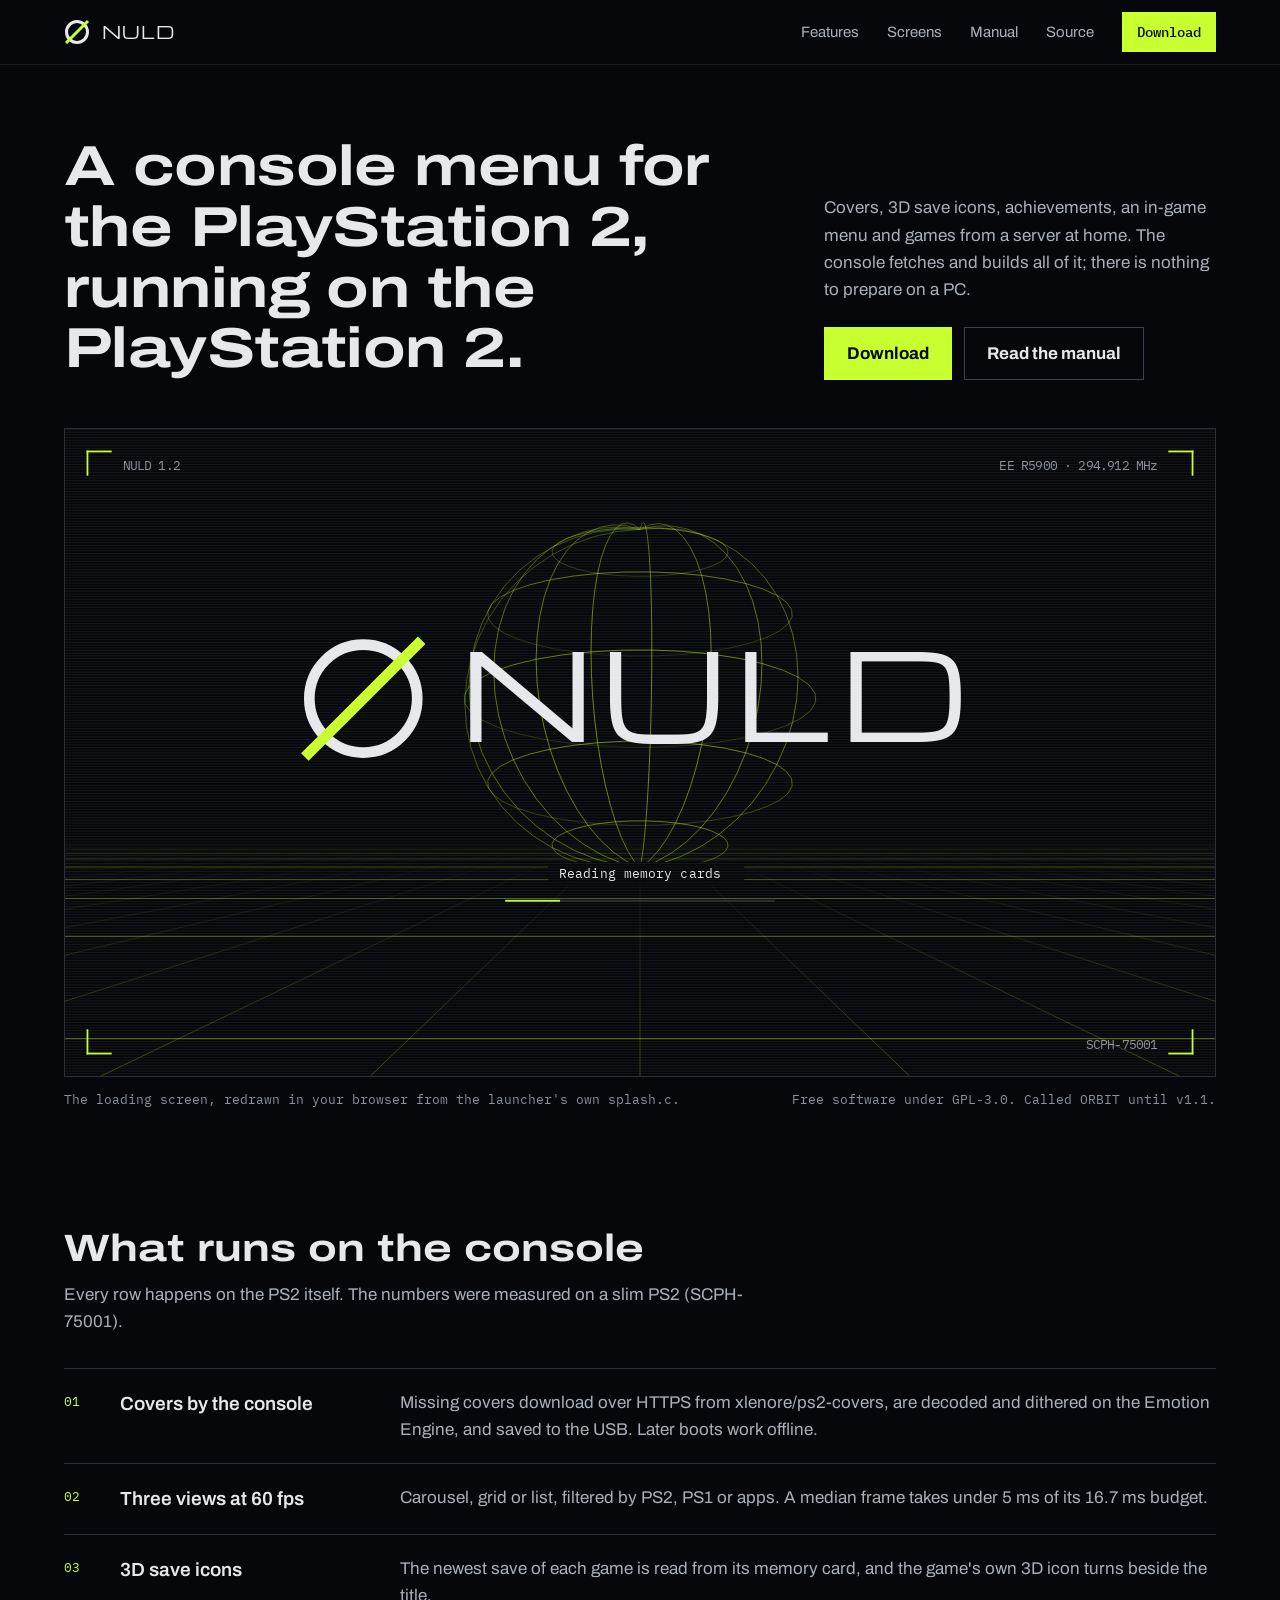
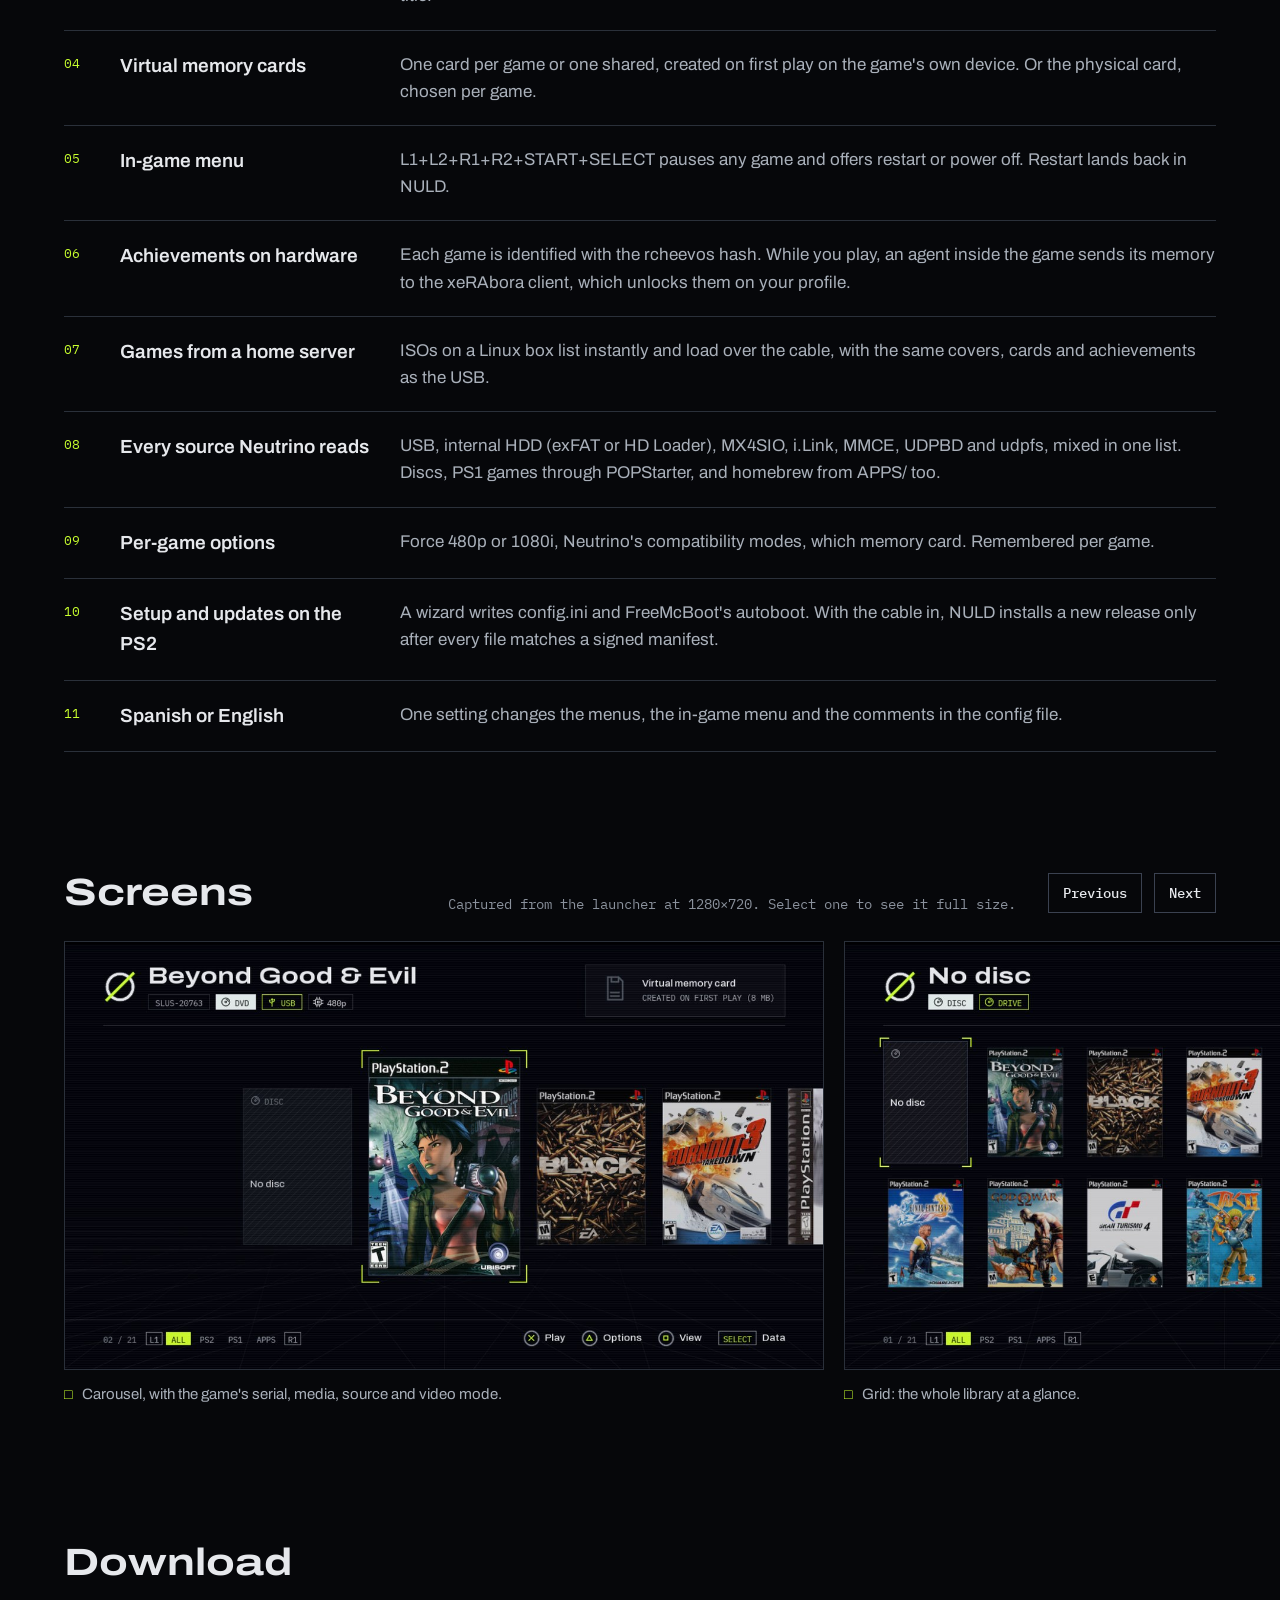
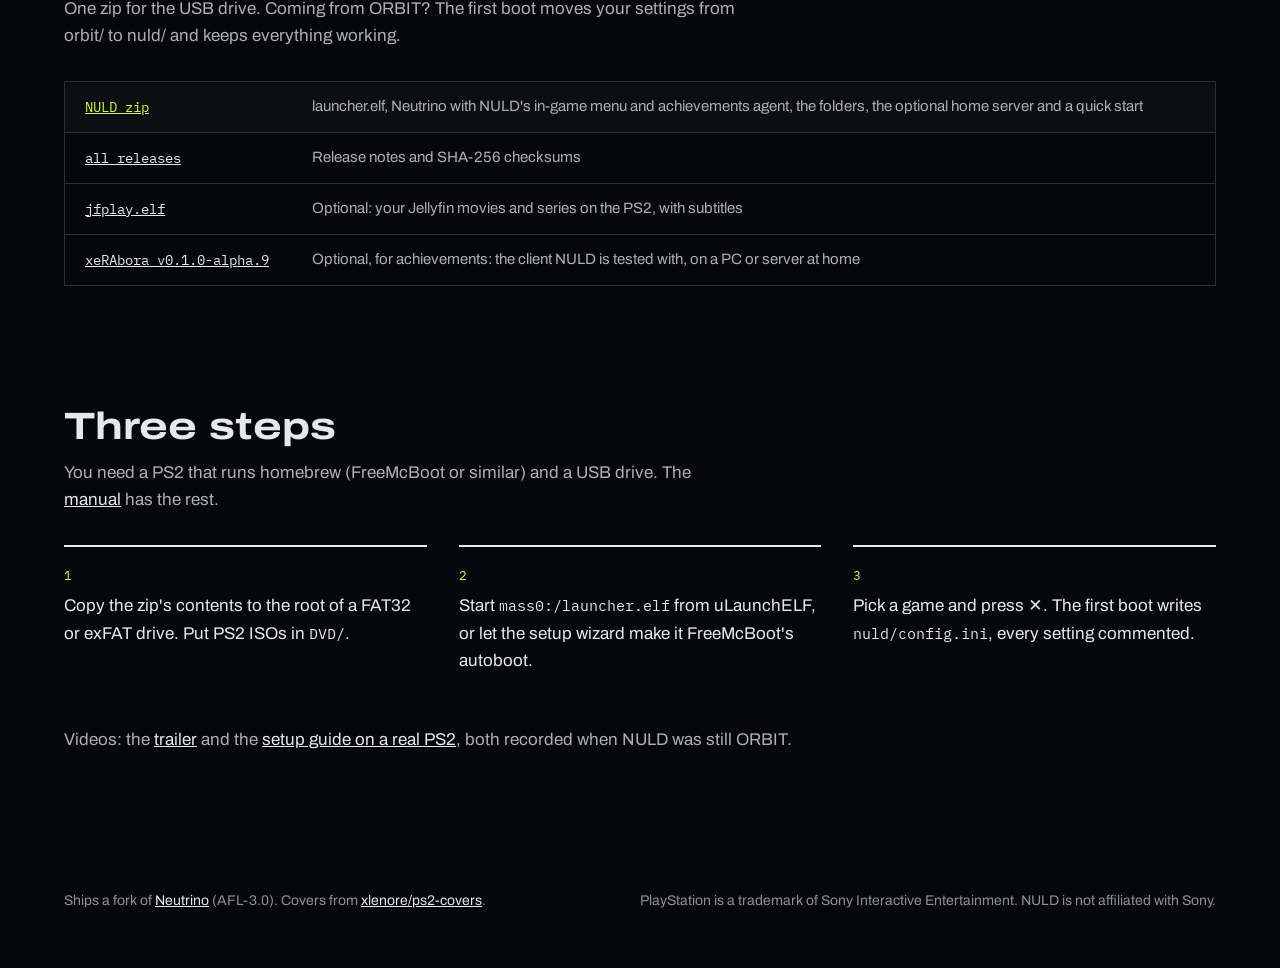
==== commit 672090c8: "Website in the NULD look: the loading screen live, screens in a viewer, the manual as its own page -" ====
--- a/site/index.html
+++ b/site/index.html
@@ -3,289 +3,133 @@
 <head>
 <meta charset="utf-8">
 <meta name="viewport" content="width=device-width, initial-scale=1">
-<title>ORBIT PS2 Launcher</title>
-<meta name="description" content="ORBIT is a game launcher for a real PlayStation 2: covers downloaded by the console, 3D save icons, virtual memory cards, an in-game menu, games from a home server and RetroAchievements on real hardware.">
-<meta property="og:title" content="ORBIT PS2 Launcher">
-<meta property="og:description" content="A modern game launcher for the PlayStation 2. Covers, 3D save icons, in-game menu, home server, RetroAchievements.">
-<meta property="og:image" content="https://danielnuld.github.io/ps2-launcher/img/home-carousel.jpg">
-<link rel="preconnect" href="https://fonts.googleapis.com">
-<link rel="preconnect" href="https://fonts.gstatic.com" crossorigin>
-<link href="https://fonts.googleapis.com/css2?family=Unbounded:wght@600;800&family=Sora:wght@400;600&family=Space+Mono&display=swap" rel="stylesheet">
-<style>
-:root {
-  --bg: #070b1f; --bg2: #0d1433; --card: #121b42; --line: #26336b; --text: #e6ebff; --dim: #9aa6d6;
-  --cyan: #6fe3ff; --violet: #b18cff; --gold: #ffd36b;
-}
-* { box-sizing: border-box; }
-html { scroll-behavior: smooth; }
-body {
-  margin: 0; background: var(--bg); color: var(--text); font: 17px/1.6 Sora, system-ui, sans-serif;
-  background-image: radial-gradient(ellipse at 50% -10%, #1d2a6b 0%, transparent 60%),
-    linear-gradient(transparent 0 95%, rgba(111,227,255,.05) 95%), linear-gradient(90deg, transparent 0 95%, rgba(111,227,255,.05) 95%);
-  background-size: 100% 900px, 48px 48px, 48px 48px; background-repeat: no-repeat, repeat, repeat;
-}
-a { color: var(--cyan); }
-h1, h2, h3 { font-family: Unbounded, sans-serif; letter-spacing: .02em; line-height: 1.2; }
-h2 { font-size: clamp(26px, 4vw, 38px); margin: 0 0 8px; }
-h3 { font-size: 18px; margin: 0 0 6px; }
-code, .mono { font-family: "Space Mono", monospace; font-size: .9em; }
-code { background: var(--bg2); border: 1px solid var(--line); border-radius: 6px; padding: 1px 6px; }
-pre { background: var(--bg2); border: 1px solid var(--line); border-radius: 12px; padding: 16px; overflow-x: auto; font: 14px/1.5 "Space Mono", monospace; }
-.wrap { max-width: 1120px; margin: 0 auto; padding: 0 16px; }
-nav { position: sticky; top: 0; z-index: 5; background: rgba(7,11,31,.85); backdrop-filter: blur(8px); border-bottom: 1px solid var(--line); }
-nav .wrap { display: flex; align-items: center; gap: 20px; height: 56px; overflow-x: auto; }
-nav b { font-family: Unbounded; letter-spacing: .2em; margin-right: auto; }
-nav a { color: var(--dim); text-decoration: none; font-size: 15px; white-space: nowrap; }
-nav a:hover { color: var(--text); }
-header { text-align: center; padding: 72px 0 40px; }
-.orb { width: 84px; height: 84px; border-radius: 50%; margin: 0 auto 18px; position: relative;
-  background: radial-gradient(circle at 35% 30%, #fff 0%, #9fb3ff 18%, #3b4c9c 55%, #10173d 100%); box-shadow: 0 0 60px rgba(111,140,255,.5); }
-.orb::after { content: ""; position: absolute; inset: 30px -46px; border: 2px solid rgba(111,160,255,.7); border-radius: 50%; transform: rotate(-12deg); }
-header h1 { font-size: clamp(44px, 9vw, 88px); margin: 0; letter-spacing: .14em; }
-.tag { color: var(--dim); font-size: clamp(17px, 2.4vw, 21px); max-width: 720px; margin: 12px auto 28px; }
-.btns { display: flex; gap: 12px; justify-content: center; flex-wrap: wrap; }
-.btn { display: inline-flex; align-items: center; gap: 8px; padding: 12px 22px; border-radius: 999px; text-decoration: none; font-weight: 600;
-  border: 1px solid var(--line); color: var(--text); background: var(--card); }
-.btn.main { background: linear-gradient(90deg, #4cc9f0, #8f6bff); color: #070b1f; border: 0; }
-.meta { color: var(--dim); font: 13px "Space Mono", monospace; margin-top: 14px; }
-.hero { margin: 40px auto 0; border-radius: 16px; border: 1px solid var(--line); box-shadow: 0 30px 80px rgba(0,0,0,.6); width: 100%; display: block; }
-section { margin-top: 112px; }
-img { max-width: 100%; height: auto; }
-.lead { color: var(--dim); max-width: 760px; margin: 0 0 28px; }
-.grid { display: grid; gap: 16px; grid-template-columns: repeat(auto-fill, minmax(280px, 1fr)); }
-.card { background: linear-gradient(180deg, var(--card), var(--bg2)); border: 1px solid var(--line); border-radius: 16px; padding: 20px; }
-.card p { margin: 0; color: var(--dim); font-size: 15px; }
-.card .ic { font-size: 22px; margin-bottom: 8px; }
-.why { display: grid; gap: 16px; grid-template-columns: repeat(auto-fill, minmax(320px, 1fr)); }
-.why .card { border-left: 3px solid var(--violet); }
-.shots { display: grid; gap: 16px; grid-template-columns: repeat(auto-fill, minmax(340px, 1fr)); }
-.shots figure { margin: 0; }
-.shots img { width: 100%; display: block; border-radius: 12px; border: 1px solid var(--line); cursor: zoom-in; }
-.shots figcaption { color: var(--dim); font-size: 14px; margin-top: 6px; }
-.videos { display: grid; gap: 16px; grid-template-columns: repeat(auto-fill, minmax(340px, 1fr)); }
-.videos iframe { width: 100%; aspect-ratio: 16/9; border: 1px solid var(--line); border-radius: 12px; }
-ol.steps { counter-reset: s; list-style: none; padding: 0; display: grid; gap: 14px; }
-ol.steps > li { counter-increment: s; background: var(--card); border: 1px solid var(--line); border-radius: 14px; padding: 16px 18px 16px 64px; position: relative; }
-ol.steps > li::before { content: counter(s); position: absolute; left: 18px; top: 14px; width: 32px; height: 32px; border-radius: 50%;
-  display: grid; place-items: center; font: 600 15px Unbounded; background: linear-gradient(135deg, #4cc9f0, #8f6bff); color: #070b1f; }
-.guide h3 { margin-top: 36px; color: var(--cyan); }
-.guide p, .guide li { color: #cfd6f5; }
-table { border-collapse: collapse; width: 100%; font-size: 15px; display: block; overflow-x: auto; }
-td, th { border-bottom: 1px solid var(--line); padding: 8px 10px; text-align: left; vertical-align: top; }
-th { color: var(--dim); font-weight: 600; }
-.dl { display: grid; gap: 16px; grid-template-columns: repeat(auto-fill, minmax(260px, 1fr)); }
-footer { color: var(--dim); font-size: 14px; padding: 64px 0 40px; border-top: 1px solid var(--line); margin-top: 72px; }
-dialog { border: 0; padding: 0; background: transparent; max-width: 96vw; }
-dialog::backdrop { background: rgba(0,0,0,.85); }
-dialog img { max-width: 96vw; max-height: 92vh; border-radius: 12px; display: block; }
-@media (max-width: 420px) { .shots, .videos, .why { grid-template-columns: 1fr; } }
-</style>
+<title>NULD, a game launcher for the PlayStation 2</title>
+<meta name="description" content="NULD is a game launcher that runs on a real PlayStation 2: covers downloaded by the console, 3D save icons, virtual memory cards, an in-game menu, games from a home server and RetroAchievements on hardware.">
+<meta property="og:title" content="NULD, a game launcher for the PlayStation 2">
+<meta property="og:description" content="Covers, 3D save icons, an in-game menu, a home game server and RetroAchievements, all running on the PS2.">
+<meta property="og:image" content="https://danielnuld.github.io/nuld/img/home-carousel.jpg">
+<meta name="theme-color" content="#06070A">
+<link rel="preload" href="fonts/archivo.woff2" as="font" type="font/woff2" crossorigin>
+<link rel="stylesheet" href="site.css">
+<script src="splash.js" defer></script>
+<script src="gallery.js" defer></script>
+<script src="release.js" defer></script>
 </head>
 <body>
-<nav><div class="wrap">
-  <b>ORBIT</b>
-  <a href="#features">Features</a><a href="#screens">Screenshots</a><a href="#videos">Videos</a>
-  <a href="#download">Download</a><a href="#quickstart">Quick start</a><a href="#guide">Guide</a>
-  <a href="https://github.com/danielnuld/ps2-launcher">GitHub</a>
-</div></nav>
+<nav class="nav" aria-label="Main">
+  <div class="wrap">
+    <a class="brand" href="./" aria-current="page">
+      <svg width="26" height="26" viewBox="0 0 26 26" aria-hidden="true"><circle cx="13" cy="13" r="10.5" fill="none" stroke="#E6E8EC" stroke-width="3"/><line x1="2" y1="24" x2="24" y2="2" stroke="#C8FF2E" stroke-width="3"/></svg>
+      <span>NULD</span>
+    </a>
+    <a href="#features">Features</a>
+    <a href="#screens">Screens</a>
+    <a href="manual.html">Manual</a>
+    <a href="https://github.com/danielnuld/nuld">Source</a>
+    <a class="btn solid small" href="https://github.com/danielnuld/nuld/releases/latest" data-zip><span data-zip-name>Download</span></a>
+  </div>
+</nav>
 
-<header class="wrap">
-  <div class="orb"></div>
-  <h1>ORBIT</h1>
-  <p class="tag">A modern game launcher for a <b>real PlayStation 2</b>. Your library with covers, 3D save icons,
-    an in-game menu, games from a home server, and RetroAchievements — on the console itself.</p>
-  <div class="btns">
-    <a class="btn main" href="https://github.com/danielnuld/ps2-launcher/releases/latest/download/ORBIT-v1.1.zip">⬇ Download v1.1</a>
-    <a class="btn" href="#quickstart">Quick start</a>
-    <a class="btn" href="https://github.com/danielnuld/ps2-launcher">Source code</a>
-  </div>
-  <div class="meta">v1.0 · free and open source (GPL-3.0) · Spanish and English</div>
-  <img class="hero" src="img/home-carousel.jpg" alt="ORBIT's home screen: a carousel of PS2 game covers" width="1600" height="900">
-</header>
+<main>
+  <header class="wrap hero">
+    <div class="hero-top">
+      <h1>A console menu for the PlayStation&nbsp;2, running on the PlayStation&nbsp;2.</h1>
+      <div>
+        <p>Covers, 3D save icons, achievements, an in-game menu and games from a server at home. The console fetches and builds all of it; there is nothing to prepare on a PC.</p>
+        <div class="btns">
+          <a class="btn solid" href="https://github.com/danielnuld/nuld/releases/latest" data-zip data-version="Download v{v}">Download</a>
+          <a class="btn" href="manual.html">Read the manual</a>
+        </div>
+      </div>
+    </div>
+    <figure style="margin: 0">
+      <div class="screen">
+        <canvas data-nuld-splash data-version="1.2" role="img" aria-label="NULD's loading screen, animated as on the console: a wire sphere over a perspective floor and the four logo variants taking turns with a glitch cut"></canvas>
+      </div>
+      <figcaption class="caption">
+        <span>The loading screen, redrawn in your browser from the launcher's own splash.c.</span>
+        <span>Free software under GPL-3.0. Called ORBIT until v1.1.</span>
+      </figcaption>
+    </figure>
+  </header>
 
-<section id="features" class="wrap">
-  <h2>Features</h2>
-  <p class="lead">Everything runs on the PS2. No PC step to prepare covers, no separate tool to make memory cards.</p>
-  <div class="grid">
-    <div class="card"><div class="ic">▦</div><h3>Three views, 60 fps</h3><p>Carousel, grid or list, with filters for All, PS2, PS1 and Apps. A median frame takes under 5 ms of its 16.7 ms budget, measured on a slim PS2.</p></div>
-    <div class="card"><div class="ic">🖼</div><h3>Covers by the console</h3><p>Missing covers download over HTTPS from xlenore/ps2-covers, are decoded and dithered on the PS2, and saved to the USB.</p></div>
-    <div class="card"><div class="ic">💾</div><h3>3D save icons</h3><p>The newest save of each game is read from the memory card and its 3D icon spins on the game's card.</p></div>
-    <div class="card"><div class="ic">▣</div><h3>Virtual memory cards</h3><p>One card per game (or one shared), created on first play on the game's own device. Or the physical card — your choice per game.</p></div>
-    <div class="card"><div class="ic">⏸</div><h3>In-game menu</h3><p>Hold L1+L2+R1+R2+START+SELECT in any game: it pauses and offers restart or power off. Direct combos too.</p></div>
-    <div class="card"><div class="ic">🏆</div><h3>RetroAchievements</h3><p>Each game is identified with the rcheevos hash; ○ lists its achievements and your progress. While you play, an agent inside the game unlocks them on your profile.</p></div>
-    <div class="card"><div class="ic">🖧</div><h3>Home game server</h3><p>Keep your ISOs on a Linux box. They list instantly, load over the network, and keep covers, achievements and save icons.</p></div>
-    <div class="card"><div class="ic">⇄</div><h3>Every source Neutrino knows</h3><p>USB, internal HDD (exFAT or HD Loader), MX4SIO, iLink, MMCE, UDPBD and udpfs — mixed in one list.</p></div>
-    <div class="card"><div class="ic">△</div><h3>Per-game options</h3><p>Force 480p or 1080i, compatibility modes, which memory card. Remembered per game.</p></div>
-    <div class="card"><div class="ic">◎</div><h3>Discs, PS1 and apps</h3><p>Boots the disc in the drive, PS1 games through POPStarter, and homebrew from <code>APPS/</code>.</p></div>
-    <div class="card"><div class="ic">🌐</div><h3>Spanish or English</h3><p>One setting changes the menus, the in-game menu and the comments in the config file.</p></div>
-    <div class="card"><div class="ic">🎬</div><h3>ORBIT Jellyfin</h3><p>The companion app plays your Jellyfin movies and series on the PS2, with subtitles. <a href="https://github.com/danielnuld/orbit-jellyfin">orbit-jellyfin</a></p></div>
-  </div>
-</section>
+  <section id="features" class="wrap">
+    <h2>What runs on the console</h2>
+    <p class="lead">Every row happens on the PS2 itself. The numbers were measured on a slim PS2 (SCPH-75001).</p>
+    <div class="scroll">
+      <table class="rules">
+        <tbody>
+          <tr><td class="n">01</td><td class="name">Covers by the console</td><td class="text">Missing covers download over HTTPS from xlenore/ps2-covers, are decoded and dithered on the Emotion Engine, and saved to the USB. Later boots work offline.</td></tr>
+          <tr><td class="n">02</td><td class="name">Three views at 60 fps</td><td class="text">Carousel, grid or list, filtered by PS2, PS1 or apps. A median frame takes under 5 ms of its 16.7 ms budget.</td></tr>
+          <tr><td class="n">03</td><td class="name">3D save icons</td><td class="text">The newest save of each game is read from its memory card, and the game's own 3D icon turns beside the title.</td></tr>
+          <tr><td class="n">04</td><td class="name">Virtual memory cards</td><td class="text">One card per game or one shared, created on first play on the game's own device. Or the physical card, chosen per game.</td></tr>
+          <tr><td class="n">05</td><td class="name">In-game menu</td><td class="text">L1+L2+R1+R2+START+SELECT pauses any game and offers restart or power off. Restart lands back in NULD.</td></tr>
+          <tr><td class="n">06</td><td class="name">Achievements on hardware</td><td class="text">Each game is identified with the rcheevos hash. While you play, an agent inside the game sends its memory to the xeRAbora client, which unlocks them on your profile.</td></tr>
+          <tr><td class="n">07</td><td class="name">Games from a home server</td><td class="text">ISOs on a Linux box list instantly and load over the cable, with the same covers, cards and achievements as the USB.</td></tr>
+          <tr><td class="n">08</td><td class="name">Every source Neutrino reads</td><td class="text">USB, internal HDD (exFAT or HD Loader), MX4SIO, i.Link, MMCE, UDPBD and udpfs, mixed in one list. Discs, PS1 games through POPStarter, and homebrew from APPS/ too.</td></tr>
+          <tr><td class="n">09</td><td class="name">Per-game options</td><td class="text">Force 480p or 1080i, Neutrino's compatibility modes, which memory card. Remembered per game.</td></tr>
+          <tr><td class="n">10</td><td class="name">Setup and updates on the PS2</td><td class="text">A wizard writes config.ini and FreeMcBoot's autoboot. With the cable in, NULD installs a new release only after every file matches a signed manifest.</td></tr>
+          <tr><td class="n">11</td><td class="name">Spanish or English</td><td class="text">One setting changes the menus, the in-game menu and the comments in the config file.</td></tr>
+        </tbody>
+      </table>
+    </div>
+  </section>
 
-<section id="why" class="wrap">
-  <h2>Why ORBIT</h2>
-  <p class="lead">There are good PS2 loaders. ORBIT is about what happens around the game.</p>
-  <div class="why">
-    <div class="card"><h3>A console menu, not a file list</h3><p>Covers, save icons, game details and achievements on one screen, animated at a steady 60 fps on 2000-era hardware.</p></div>
-    <div class="card"><h3>Nothing to prepare on a PC</h3><p>Drop ISOs in <code>DVD/</code>. The PS2 fetches its own covers, creates its own memory cards and writes its own commented config file.</p></div>
-    <div class="card"><h3>Achievements on real hardware</h3><p>Until now RetroAchievements on the PS2 meant an emulator. ORBIT's agent runs inside the game on the console.</p></div>
-    <div class="card"><h3>Your library on your server</h3><p>Games from a home server behave like games on the USB: same covers, same achievements, same per-game cards.</p></div>
-    <div class="card"><h3>Always a way back</h3><p>The in-game menu and the restart combo bring you back to ORBIT without touching the console's reset button.</p></div>
-    <div class="card"><h3>Open and documented</h3><p>GPL-3.0. Every phase has its spec and its results measured on the console in the repository.</p></div>
-  </div>
-</section>
+  <section id="screens">
+    <div class="wrap gallery-head">
+      <h2>Screens</h2>
+      <span class="count">Captured from the launcher at 1280×720. Select one to see it full size.</span>
+      <div class="btns">
+        <button class="btn small" type="button" data-strip-step="-1" aria-label="Previous screens">Previous</button>
+        <button class="btn small" type="button" data-strip-step="1" aria-label="Next screens">Next</button>
+      </div>
+    </div>
+    <div class="strip" data-strip tabindex="0" aria-label="Screenshots, scrolls sideways">
+      <figure><button type="button"><img src="img/home-carousel.jpg" alt="Carousel view: Beyond Good and Evil selected, with its serial, media, source and video mode tags" width="1280" height="720" loading="lazy"></button><figcaption><span class="mono">□</span>Carousel, with the game's serial, media, source and video mode.</figcaption></figure>
+      <figure><button type="button"><img src="img/home-grid.jpg" alt="Grid view: fourteen PS2 covers, the selected one framed by acid corners" width="1280" height="720" loading="lazy"></button><figcaption><span class="mono">□</span>Grid: the whole library at a glance.</figcaption></figure>
+      <figure><button type="button"><img src="img/home-list.jpg" alt="List view: titles and serials on the left, the selected cover on the right" width="1280" height="720" loading="lazy"></button><figcaption><span class="mono">□</span>List, with the cover beside it.</figcaption></figure>
+      <figure><button type="button"><img src="img/options.jpg" alt="Per-game options panel: video mode, video compatibility, memory card and Neutrino's compatibility modes" width="1280" height="720" loading="lazy"></button><figcaption><span class="mono">△</span>Per-game options: video mode, compatibility and memory card.</figcaption></figure>
+      <figure><button type="button"><img src="img/setup.jpg" alt="Setup wizard in Spanish: language, game sources, memory card, video, network, boot stub and FreeMcBoot" width="1280" height="720" loading="lazy"></button><figcaption><span class="mono">start</span>The setup wizard, here in Spanish, writes config.ini and FreeMcBoot's autoboot.</figcaption></figure>
+      <figure><button type="button"><img src="img/splash-wordmark.jpg" alt="Loading screen caught in a glitch cut: the NULD// wordmark split into shifted bands" width="1280" height="720" loading="lazy"></button><figcaption><span class="mono">boot</span>The console's loading screen, caught in a glitch cut.</figcaption></figure>
+    </div>
+  </section>
 
-<section id="screens" class="wrap">
-  <h2>Screenshots</h2>
-  <p class="lead">Captured from the launcher itself. Click to enlarge.</p>
-  <div class="shots">
-    <figure><img src="img/splash.jpg" alt="Splash screen loading covers" loading="lazy"><figcaption>Splash: covers load while the orbit spins.</figcaption></figure>
-    <figure><img src="img/home-carousel.jpg" alt="Carousel view" loading="lazy"><figcaption>Carousel view with the game's chips: serial, media, source, video mode.</figcaption></figure>
-    <figure><img src="img/home-grid.jpg" alt="Grid view" loading="lazy"><figcaption>Grid view: the whole library at a glance.</figcaption></figure>
-    <figure><img src="img/home-list.jpg" alt="List view" loading="lazy"><figcaption>List view with the cover beside it.</figcaption></figure>
-    <figure><img src="img/save-icon.jpg" alt="God of War with its 3D save icon" loading="lazy"><figcaption>The game's own 3D save icon, read from the memory card.</figcaption></figure>
-    <figure><img src="img/achievements.jpg" alt="Achievements list for Black" loading="lazy"><figcaption>○ opens the achievements: 56 for Black, with points and progress.</figcaption></figure>
-    <figure><img src="img/launch.jpg" alt="Launch screen" loading="lazy"><figcaption>Launching: ORBIT hands over to Neutrino.</figcaption></figure>
-  </div>
-</section>
+  <section id="download" class="wrap">
+    <h2>Download</h2>
+    <p class="lead">One zip for the USB drive. Coming from ORBIT? The first boot moves your settings from orbit/ to nuld/ and keeps everything working.</p>
+    <div class="scroll">
+      <table class="files">
+        <tbody>
+          <tr><td><a class="acid" href="https://github.com/danielnuld/nuld/releases/latest" data-zip><span data-zip-name>NULD zip</span></a></td><td>launcher.elf, Neutrino with NULD's in-game menu and achievements agent, the folders, the optional home server and a quick start</td><td data-zip-size></td></tr>
+          <tr><td><a href="https://github.com/danielnuld/nuld/releases">all releases</a></td><td>Release notes and SHA-256 checksums</td><td></td></tr>
+          <tr><td><a href="https://github.com/danielnuld/orbit-jellyfin/releases">jfplay.elf</a></td><td>Optional: your Jellyfin movies and series on the PS2, with subtitles</td><td></td></tr>
+          <tr><td><a href="https://github.com/hacan359/xerabora/releases/tag/v0.1.0-alpha.9">xeRAbora v0.1.0-alpha.9</a></td><td>Optional, for achievements: the client NULD is tested with, on a PC or server at home</td><td></td></tr>
+        </tbody>
+      </table>
+    </div>
+  </section>
 
-<section id="videos" class="wrap" hidden>
-  <h2>Videos</h2>
-  <p class="lead">The trailer, and a complete setup guide on a real PS2.</p>
-  <div class="videos"></div>
-</section>
+  <section id="start" class="wrap">
+    <h2>Three steps</h2>
+    <p class="lead">You need a PS2 that runs homebrew (FreeMcBoot or similar) and a USB drive. The <a href="manual.html">manual</a> has the rest.</p>
+    <ol class="steps">
+      <li>Copy the zip's contents to the root of a FAT32 or exFAT drive. Put PS2 ISOs in <code>DVD/</code>.</li>
+      <li>Start <code>mass0:/launcher.elf</code> from uLaunchELF, or let the setup wizard make it FreeMcBoot's autoboot.</li>
+      <li>Pick a game and press ✕. The first boot writes <code>nuld/config.ini</code>, every setting commented.</li>
+    </ol>
+    <p class="dim" style="margin-top: 32px">Videos: the <a href="https://youtu.be/w4V8aKWTCJw">trailer</a> and the <a href="https://youtu.be/eqTNBGMIEXo">setup guide on a real PS2</a>, both recorded when NULD was still ORBIT.</p>
+  </section>
+</main>
 
-<section id="download" class="wrap">
-  <h2>Download</h2>
-  <p class="lead">One zip with everything for the USB drive, plus the optional game server.</p>
-  <div class="dl">
-    <div class="card"><h3>ORBIT v1.1</h3><p>launcher.elf, Neutrino with ORBIT's in-game menu and achievements agent, folders, quick start.</p><p style="margin-top:12px"><a class="btn main" href="https://github.com/danielnuld/ps2-launcher/releases/latest/download/ORBIT-v1.1.zip">⬇ ORBIT-v1.1.zip</a></p></div>
-    <div class="card"><h3>All releases</h3><p>Release notes and checksums.</p><p style="margin-top:12px"><a class="btn" href="https://github.com/danielnuld/ps2-launcher/releases">GitHub releases</a></p></div>
-    <div class="card"><h3>ORBIT Jellyfin</h3><p>Optional companion app for movies and series.</p><p style="margin-top:12px"><a class="btn" href="https://github.com/danielnuld/orbit-jellyfin/releases">orbit-jellyfin</a></p></div>
-    <div class="card"><h3>xeRAbora client</h3><p>Optional, for achievements: runs on a PC or server at home. Use v0.1.0-alpha.9, the version ORBIT is tested with.</p><p style="margin-top:12px"><a class="btn" href="https://github.com/hacan359/xerabora/releases/tag/v0.1.0-alpha.9">xerabora v0.1.0-alpha.9</a></p></div>
-  </div>
-</section>
-
-<section id="quickstart" class="wrap">
-  <h2>Quick start</h2>
-  <p class="lead">Three steps. You need a PS2 that runs homebrew (FreeMcBoot or similar) and a USB drive.</p>
-  <ol class="steps">
-    <li><b>Copy</b> the zip's contents to the root of a FAT32 or exFAT USB drive: <code>launcher.elf</code>, <code>neutrino/</code>, <code>DVD/</code>, <code>CD/</code>. Put your PS2 ISOs in <code>DVD/</code> (CD games in <code>CD/</code>).</li>
-    <li><b>Start</b> <code>mass0:/launcher.elf</code> from uLaunchELF, or set it as FreeMcBoot's autoboot.</li>
-    <li><b>Play</b>: pick a game and press ✕. The first boot writes <code>mass0:/orbit/config.ini</code> with every setting, commented.</li>
-  </ol>
-  <p class="lead" style="margin-top:20px">Want English? Open <code>orbit/config.ini</code> and set <code>idioma = en</code> under <code>[ui]</code>. The next boot rewrites the file's comments in English too.</p>
-</section>
-
-<section id="guide" class="wrap guide">
-  <h2>Setup guide</h2>
-  <p class="lead">Everything ORBIT can do, and how to turn it on.</p>
-
-  <h3>1. What goes on the USB drive</h3>
-<pre>USB root
-├── launcher.elf
-├── neutrino/          the loader (ORBIT's fork: in-game menu, achievements agent)
-├── DVD/               PS2 DVD ISOs
-├── CD/                PS2 CD ISOs
-├── POPS/              PS1 games (POPStarter .VCD), optional
-├── APPS/              homebrew .ELF files, optional
-└── orbit/             created by ORBIT: config.ini, covers, logs</pre>
-  <p>FAT32 cannot hold files over 4 GB: format the drive as exFAT for big ISOs. Covers live in <code>orbit/</code>, and virtual memory cards in <code>VMC/</code> on the game's own device.</p>
-
-  <h3>2. Buttons</h3>
-  <table>
-    <tr><th>Button</th><th>In ORBIT</th></tr>
-    <tr><td>← → ↑ ↓</td><td>Move through the library</td></tr>
-    <tr><td>L1 / R1</td><td>Filter: All, PS2, PS1, Apps</td></tr>
-    <tr><td>□</td><td>Change view: carousel, grid, list</td></tr>
-    <tr><td>△</td><td>Per-game options: video mode, compatibility, memory card</td></tr>
-    <tr><td>○</td><td>Achievements of the game (when it has them)</td></tr>
-    <tr><td>✕</td><td>Play</td></tr>
-    <tr><td>SELECT</td><td>Status overlay: each game source (games found, or why it failed), network, frame times</td></tr>
-  </table>
-
-  <h3>3. config.ini</h3>
-  <p>ORBIT writes <code>mass0:/orbit/config.ini</code> on its first boot. Each key is explained in the file. The main ones:</p>
-  <table>
-    <tr><th>Section · key</th><th>Values</th><th>What it does</th></tr>
-    <tr><td><code>[ui] idioma</code></td><td>es, en</td><td>Language of the menus and of the file's comments</td></tr>
-    <tr><td><code>[juegos] origen</code></td><td>usb, hdd, mx4sio, ilink, mmce, udpbd, udpfs</td><td>Where to look for games, comma-separated</td></tr>
-    <tr><td><code>[juegos] servidor</code></td><td>IP</td><td>The home game server (for udpfs)</td></tr>
-    <tr><td><code>[memorycard] modo</code></td><td>juego, compartida, fisica</td><td>A virtual card per game, one shared, or the physical one</td></tr>
-    <tr><td><code>[video] modo</code></td><td>nativo, 480p, 1080i</td><td>Video mode of the games</td></tr>
-    <tr><td><code>[red] ip</code></td><td>dhcp or an IP</td><td>Network: DHCP, or a fixed IP with mascara, puerta, dns</td></tr>
-    <tr><td><code>[portadas] descargar</code></td><td>si, no</td><td>Download missing covers at boot</td></tr>
-    <tr><td><code>[logros] activos</code></td><td>si, no</td><td>RetroAchievements through the xeRAbora client</td></tr>
-    <tr><td><code>[igr] menu</code></td><td>button combo</td><td>Combo for the in-game menu; also <code>reiniciar</code> and <code>apagar</code></td></tr>
-  </table>
-
-  <h3>4. Covers</h3>
-  <p>Plug in the network cable (built in on slim PS2s; the network adapter on fat ones). At boot ORBIT downloads the covers it is missing and keeps them on the USB. Next boots work offline.</p>
-
-  <h3>5. Coming back to ORBIT from a game</h3>
-  <p>ORBIT installs <code>BOOT/ORBIT.ELF</code> on your memory card. Set FreeMcBoot's autoboot to <code>mc?:/BOOT/ORBIT.ELF</code>. Then <b>Restart</b> in the in-game menu (L1+L2+R1+R2+START+SELECT) reboots the console straight into ORBIT. L1+L2+R1+R2+L3+R3 powers off.</p>
-
-  <h3>6. Per-game options (△)</h3>
-  <p>Video mode (480p or 1080i, forced), Neutrino's compatibility modes for games that need them, and the memory card: per game, shared or physical. Choices are saved in <code>orbit/juegos.ini</code>.</p>
-
-  <h3>7. RetroAchievements</h3>
-  <ol>
-    <li>On a PC or server on your network, run the <a href="https://github.com/hacan359/xerabora/releases/tag/v0.1.0-alpha.9">xeRAbora v0.1.0-alpha.9</a> client and sign in to your RetroAchievements account.</li>
-    <li>On the PS2, keep <code>[logros] activos = si</code>. Leave <code>servidor</code> empty to find the client on the network, or set its IP.</li>
-    <li>Games with a set show the gold <b>ACHIEVEMENTS</b> chip; ○ lists them with your progress. Press ✕ any time: ORBIT does not wait for the answer.</li>
-    <li>While you play, ORBIT's agent inside the game streams its memory to the client, which unlocks achievements on your profile.</li>
-  </ol>
-
-  <h3>8. Games from a home server</h3>
-  <p>Keep your ISOs on a Linux machine and play them over the wire. The zip's <code>server/</code> folder has everything:</p>
-<pre># on the server, with the ISOs in /srv/data/ps2/DVD
-cp -r server ~/orbit && cd ~/orbit
-mkdir -p ~/.config/systemd/user && cp *.service ~/.config/systemd/user/
-systemctl --user daemon-reload
-systemctl --user enable --now udpfs orbit-catalog
-loginctl enable-linger $USER
-curl http://localhost:18290/catalog      # what the PS2 will see</pre>
-  <p>Allow UDP 62966 and TCP 18290 in the firewall. On the PS2: <code>[juegos] origen = usb, udpfs</code> and <code>servidor = &lt;server IP&gt;</code>. Use a cable on both ends: udpfs does not survive WiFi packet loss.</p>
-
-  <h3>9. Other sources</h3>
-  <p>Add them to <code>origen</code>: <code>hdd</code> (internal exFAT disk, or HD Loader partitions), <code>mx4sio</code>, <code>ilink</code>, <code>mmce</code> (not together with mx4sio), <code>udpbd</code> (needs a fixed IP in <code>[red]</code>). Settings, covers, Neutrino, POPS and APPS stay on the USB.</p>
-  <p>A MemCard PRO 2 or SD2PSX switches to the game's own card when a game starts, whatever its source. To save on it instead of the USB's virtual card, set the game's memory card to <code>fisica</code> with △ (or <code>[memorycard] modo = fisica</code> for every game).</p>
-
-  <h3>10. Troubleshooting</h3>
-  <ul>
-    <li><b>No covers</b>: check the cable and <code>[portadas] descargar = si</code>; the toast after the splash says which source or network step failed. "No DNS": set <code>[red] dns = 1.1.1.1</code>. Your own covers: <code>tools/covers.py</code> (in the zip) turns PNG/JPG files named by serial (<code>SLUS-21376.png</code>) into the <code>.c16</code> pair for <code>mass0:/covers/</code>.</li>
-    <li><b>"Achievements: no server"</b>: the xeRAbora client did not answer; set its IP in <code>[logros] servidor</code>.</li>
-    <li><b>Black screen with a game</b>: try <code>480p</code> instead of <code>nativo</code> with △, or a compatibility mode.</li>
-    <li><b>Logs</b>: <code>mass0:/orbit/launcher.txt</code> records each launch.</li>
-  </ul>
-</section>
-
-<footer class="wrap">
-  <p>ORBIT is free software under GPL-3.0. The Neutrino fork it ships is AFL-3.0, like
-  <a href="https://github.com/rickgaiser/neutrino">Neutrino</a> by Maximus32. Thanks to Open PS2 Loader (In Game Reset),
-  <a href="https://github.com/hacan359/xerabora">xeRAbora</a> and rcheevos (achievements), ps2sdk, wolfSSL, libjpeg, and
-  <a href="https://github.com/xlenore/ps2-covers">xlenore/ps2-covers</a>. Developed with
-  <a href="https://claude.com/claude-code">Claude Code</a> as the coding assistant.</p>
-  <p>PlayStation and PS2 are trademarks of Sony Interactive Entertainment. ORBIT is not affiliated with Sony. Use your own game backups.</p>
+<footer class="wrap site">
+  <span>Ships a fork of <a href="https://github.com/rickgaiser/neutrino">Neutrino</a> (AFL-3.0). Covers from <a href="https://github.com/xlenore/ps2-covers">xlenore/ps2-covers</a>.</span>
+  <span>PlayStation is a trademark of Sony Interactive Entertainment. NULD is not affiliated with Sony.</span>
 </footer>
 
-<dialog id="zoom"><img alt=""></dialog>
-<script>
-// YouTube ids; the section stays hidden while both are empty
-const VIDEOS = [["w4V8aKWTCJw", "ORBIT trailer"], ["eqTNBGMIEXo", "ORBIT setup guide"]];
-const vids = VIDEOS.filter(v => v[0]);
-if (vids.length) {
-  const box = document.querySelector("#videos .videos");
-  for (const [id, title] of vids) {
-    const f = document.createElement("iframe");
-    f.src = "https://www.youtube-nocookie.com/embed/" + id; f.title = title; f.loading = "lazy"; f.allowFullscreen = true;
-    box.append(f);
-  }
-  document.getElementById("videos").hidden = false;
-}
-const zoom = document.getElementById("zoom");
-document.querySelectorAll(".shots img").forEach(i => i.onclick = () => { zoom.firstChild.src = i.src; zoom.firstChild.alt = i.alt; zoom.showModal(); });
-zoom.onclick = () => zoom.close();
-</script>
+<dialog class="viewer" data-viewer aria-label="Screenshot viewer">
+  <header><span class="count" data-count></span><button class="btn small" type="button" data-close>Close</button></header>
+  <div class="stage"><img alt=""></div>
+  <footer><p data-cap></p><button class="btn small" type="button" data-go="-1">Previous</button><button class="btn small" type="button" data-go="1">Next</button></footer>
+</dialog>
 </body>
 </html>
--- a/site/site.css
+++ b/site/site.css
@@ -0,0 +1,149 @@
+/* NULD website: the launcher's palette and type (the canvas "NULD — identidad"). Fonts are served from fonts/
+   (SIL OFL 1.1, licences beside them), nothing is loaded from other sites but GitHub's API (release.js). */
+@font-face { font-family: Archivo; src: url(fonts/archivo.woff2) format("woff2"); font-weight: 400 800; font-stretch: 100% 125%; font-display: swap; }
+@font-face { font-family: "IBM Plex Mono"; src: url(fonts/ibm-plex-mono-400.woff2) format("woff2"); font-weight: 400; font-display: swap; }
+@font-face { font-family: "IBM Plex Mono"; src: url(fonts/ibm-plex-mono-500.woff2) format("woff2"); font-weight: 500; font-display: swap; }
+@font-face { font-family: Michroma; src: url(fonts/michroma.woff2) format("woff2"); font-display: swap; }
+
+:root {
+  --bg: #06070A; --panel: #0C0E12; --steel: #1A1D23; --edge: #2A303A; --edge2: #3A4150;
+  --mist: #8A919C; --text2: #A9B0BA; --fg: #E6E8EC; --acid: #C8FF2E;
+  --mono: "IBM Plex Mono", ui-monospace, monospace;
+}
+* { box-sizing: border-box; }
+html { scroll-behavior: smooth; }
+body { margin: 0; background: var(--bg); color: var(--fg); font: 17px/1.6 Archivo, system-ui, sans-serif; }
+a { color: var(--fg); }
+a:hover { color: var(--acid); }
+:focus-visible { outline: 2px solid var(--acid); outline-offset: 3px; }
+img { max-width: 100%; height: auto; }
+code { font-family: var(--mono); font-size: .9em; }
+.wrap { max-width: 1200px; margin: 0 auto; padding-inline: 24px; }
+.mono { font-family: var(--mono); }
+.dim { color: var(--text2); }
+.mist { color: var(--mist); }
+.acid { color: var(--acid); }
+
+/* nav */
+.nav { border-bottom: 1px solid var(--steel); }
+.nav .wrap { display: flex; flex-wrap: wrap; align-items: center; gap: 0 28px; min-height: 64px; }
+.brand { display: flex; align-items: center; gap: 12px; text-decoration: none; margin-right: auto; padding: 12px 0; }
+.brand span { font-family: Michroma, sans-serif; font-size: 17px; letter-spacing: .06em; }
+.nav a:not(.brand):not(.btn) { color: var(--text2); text-decoration: none; font-size: 15px; padding: 12px 0; }
+.nav a:not(.brand):not(.btn):hover, .nav a[aria-current] { color: var(--fg); }
+
+/* buttons */
+.btn { display: inline-flex; align-items: center; min-height: 48px; padding: 12px 22px; text-decoration: none; font-weight: 700; border: 1px solid var(--edge2); color: var(--fg); }
+button.btn { background: none; font-family: inherit; cursor: pointer; }
+.btn.small { font-weight: 500; }
+.btn.solid { background: var(--acid); border-color: var(--acid); color: var(--bg); }
+.btn.solid:hover { color: var(--bg); background: #d8ff66; }
+.btn.small { min-height: 40px; padding: 8px 14px; font: 500 14px var(--mono); }
+.btns { display: flex; flex-wrap: wrap; gap: 12px; }
+
+/* type */
+h1, h2, h3 { font-stretch: 125%; line-height: 1.08; }
+h1 { margin: 0; font-weight: 700; font-size: clamp(34px, 4.4vw, 58px); letter-spacing: -.01em; }
+h2 { margin: 0 0 12px; font-weight: 700; font-size: clamp(30px, 3vw, 38px); }
+section { padding-top: 120px; }
+.lead { margin: 0 0 32px; color: var(--text2); max-width: 680px; }
+
+/* hero */
+.hero { padding-top: 72px; }
+.hero-top { display: flex; flex-wrap: wrap; gap: 28px 56px; align-items: flex-end; margin-bottom: 48px; }
+.hero-top h1 { flex: 2 1 560px; }
+.hero-top > div { flex: 1 1 320px; }
+.hero-top p { margin: 0 0 24px; color: var(--text2); }
+.screen { border: 1px solid var(--edge); background: var(--bg); }
+.screen canvas { display: block; width: 100%; aspect-ratio: 16 / 9; }
+.caption { display: flex; flex-wrap: wrap; gap: 8px 32px; padding-top: 14px; font: 13px var(--mono); color: var(--mist); }
+.caption > :first-child { margin-right: auto; }
+
+/* ruled table */
+.rules { width: 100%; border-collapse: collapse; }
+.scroll { overflow-x: auto; }
+.rules td, .rules th { border-top: 1px solid var(--edge); padding: 20px 24px 20px 0; vertical-align: top; text-align: left; }
+.rules tr:last-child td { border-bottom: 1px solid var(--edge); }
+.rules .n { width: 56px; font: 13px var(--mono); color: var(--acid); padding-top: 24px; }
+.rules .name { width: 280px; font-weight: 600; font-size: 19px; }
+.rules .text { color: var(--text2); padding-right: 0; }
+
+/* gallery: a scroll-snap strip with buttons, and a full-screen viewer */
+.gallery-head { display: flex; flex-wrap: wrap; align-items: flex-end; gap: 16px 32px; margin-bottom: 28px; }
+.gallery-head h2 { margin: 0; margin-right: auto; }
+.strip { display: grid; grid-auto-flow: column; grid-auto-columns: min(78%, 760px); gap: 20px; overflow-x: auto;
+  scroll-snap-type: x mandatory; --edge-pad: max(24px, calc((100vw - 1200px) / 2 + 24px));
+  scroll-padding-inline: var(--edge-pad); padding: 0 var(--edge-pad) 16px; scrollbar-color: var(--edge2) transparent; }
+.strip figure { margin: 0; scroll-snap-align: start; }
+.strip button { display: block; width: 100%; padding: 0; border: 1px solid var(--edge); background: none; cursor: zoom-in; }
+.strip img { display: block; width: 100%; aspect-ratio: 16 / 9; object-fit: cover; }
+.strip figcaption { padding-top: 12px; font-size: 15px; color: var(--text2); }
+.strip figcaption .mono { color: var(--acid); margin-right: 10px; font-size: 14px; }
+.count { font: 14px var(--mono); color: var(--mist); }
+.viewer { width: 100vw; height: 100vh; max-width: none; max-height: none; margin: 0; padding: 0; border: 0; background: rgba(6, 7, 10, .96); color: var(--fg); }
+.viewer::backdrop { background: rgba(0, 0, 0, .7); }
+.viewer[open] { display: grid; grid-template-rows: auto 1fr auto; }
+.viewer header, .viewer footer { display: flex; flex-wrap: wrap; align-items: center; gap: 12px 20px; padding: 16px 24px; }
+.viewer header .count { margin-right: auto; }
+.viewer .stage { display: grid; place-items: center; min-height: 0; padding: 0 24px; }
+.viewer .stage img { max-width: 100%; max-height: 100%; object-fit: contain; border: 1px solid var(--edge); }
+.viewer footer p { margin: 0 auto 0 0; color: var(--text2); }
+
+/* downloads: a file listing */
+.files { width: 100%; border-collapse: collapse; font: 14px var(--mono); border: 1px solid var(--edge); }
+.files td { padding: 16px 20px; border-top: 1px solid var(--edge); vertical-align: top; }
+.files tr:first-child td { border-top: 0; background: var(--panel); }
+.files td:nth-child(2) { color: var(--text2); font-family: Archivo, sans-serif; font-size: 15px; }
+.files td:last-child { color: var(--mist); text-align: right; white-space: nowrap; }
+
+/* steps */
+.steps { list-style: none; margin: 0; padding: 0; display: grid; grid-template-columns: repeat(auto-fit, minmax(300px, 1fr)); gap: 0 32px; counter-reset: s; }
+.steps li { border-top: 2px solid var(--fg); padding: 20px 0; counter-increment: s; }
+.steps li::before { content: counter(s); display: block; font: 13px var(--mono); color: var(--acid); margin-bottom: 8px; }
+
+footer.site { padding-block: 120px 56px; display: flex; flex-wrap: wrap; gap: 16px 40px; color: var(--mist); font-size: 14px; }
+footer.site > :first-child { margin-right: auto; }
+
+@media (max-width: 640px) {
+  body { font-size: 16px; }
+  section { padding-top: 88px; }
+  .rules .name { width: 180px; }
+}
+@media (prefers-reduced-motion: reduce) { html { scroll-behavior: auto; } }
+
+/* the manual: a printed page (light paper, black ink, the acid as a highlighter) */
+body.paper { background: var(--fg); color: var(--bg); }
+.paper a { color: var(--bg); }
+.paper a:hover { color: #2B4BFF; }
+.paper .ink2 { color: #3A4150; }
+.paper .runhead { display: flex; flex-wrap: wrap; align-items: center; gap: 0 28px; border-bottom: 2px solid var(--bg); font: 13px var(--mono); }
+.paper .runhead a { text-decoration: none; padding: 20px 0; }
+.paper .runhead a:first-child { margin-right: auto; }
+.paper .cover { padding-block: 88px 72px; display: flex; flex-wrap: wrap; gap: 40px 48px; align-items: flex-end; border-bottom: 1px solid var(--bg); }
+.paper .cover .logo { display: flex; align-items: center; gap: 24px; margin-bottom: 36px; }
+.paper .cover .logo span { font-family: Michroma, sans-serif; font-size: clamp(52px, 8vw, 96px); letter-spacing: .04em; line-height: 1; }
+.paper .cover h1 { font-size: clamp(30px, 3.6vw, 46px); max-width: 640px; }
+.paper .cover > div { flex: 1 1 520px; min-width: 0; }
+.paper .cover > p { flex: 1 1 300px; margin: 0; color: #3A4150; }
+.paper .mark { background: var(--acid); padding: 0 6px; }
+.paper .fig { flex: 1 1 100%; margin: 16px 0 0; }
+.paper .fig .frame { border: 10px solid var(--bg); background: var(--bg); }
+.paper .fig .frame canvas, .paper .fig .frame img { display: block; width: 100%; aspect-ratio: 16 / 9; object-fit: cover; }
+.paper figcaption { font: 13px var(--mono); padding-top: 10px; color: #3A4150; }
+.paper .chapter { display: flex; flex-wrap: wrap; gap: 20px 48px; padding-block: 72px; border-bottom: 1px solid var(--bg); }
+.paper .chapter > header { flex: 0 0 220px; }
+.paper .chapter > header b { display: block; font: 44px/1 Michroma, sans-serif; }
+.paper .chapter > header h2 { margin: 14px 0 0; font-size: 24px; line-height: 1.2; }
+.paper .chapter > div { flex: 1 1 560px; min-width: 0; }
+.paper .chapter p { margin: 0 0 18px; }
+.paper .chapter li { margin-bottom: 10px; }
+.paper pre { margin: 0 0 20px; background: var(--bg); color: var(--fg); font: 14px/1.7 var(--mono); padding: 20px 24px; overflow-x: auto; }
+.paper table { width: 100%; border-collapse: collapse; margin-bottom: 20px; }
+.paper th, .paper td { border-top: 1px solid var(--mist); padding: 12px 20px 12px 0; text-align: left; vertical-align: top; }
+.paper th { font-weight: 600; }
+.paper tr:last-child td { border-bottom: 1px solid var(--mist); }
+.paper td:first-child { font-family: var(--mono); font-weight: 500; white-space: nowrap; }
+.paper .btn.ink { background: var(--bg); color: var(--fg); border-color: var(--bg); }
+.paper .btn.ink:hover { color: var(--acid); }
+.paper footer.site { color: #3A4150; border-top: 2px solid var(--bg); padding-block: 24px 48px; font: 13px var(--mono); }
+.paper :focus-visible { outline-color: #2B4BFF; }
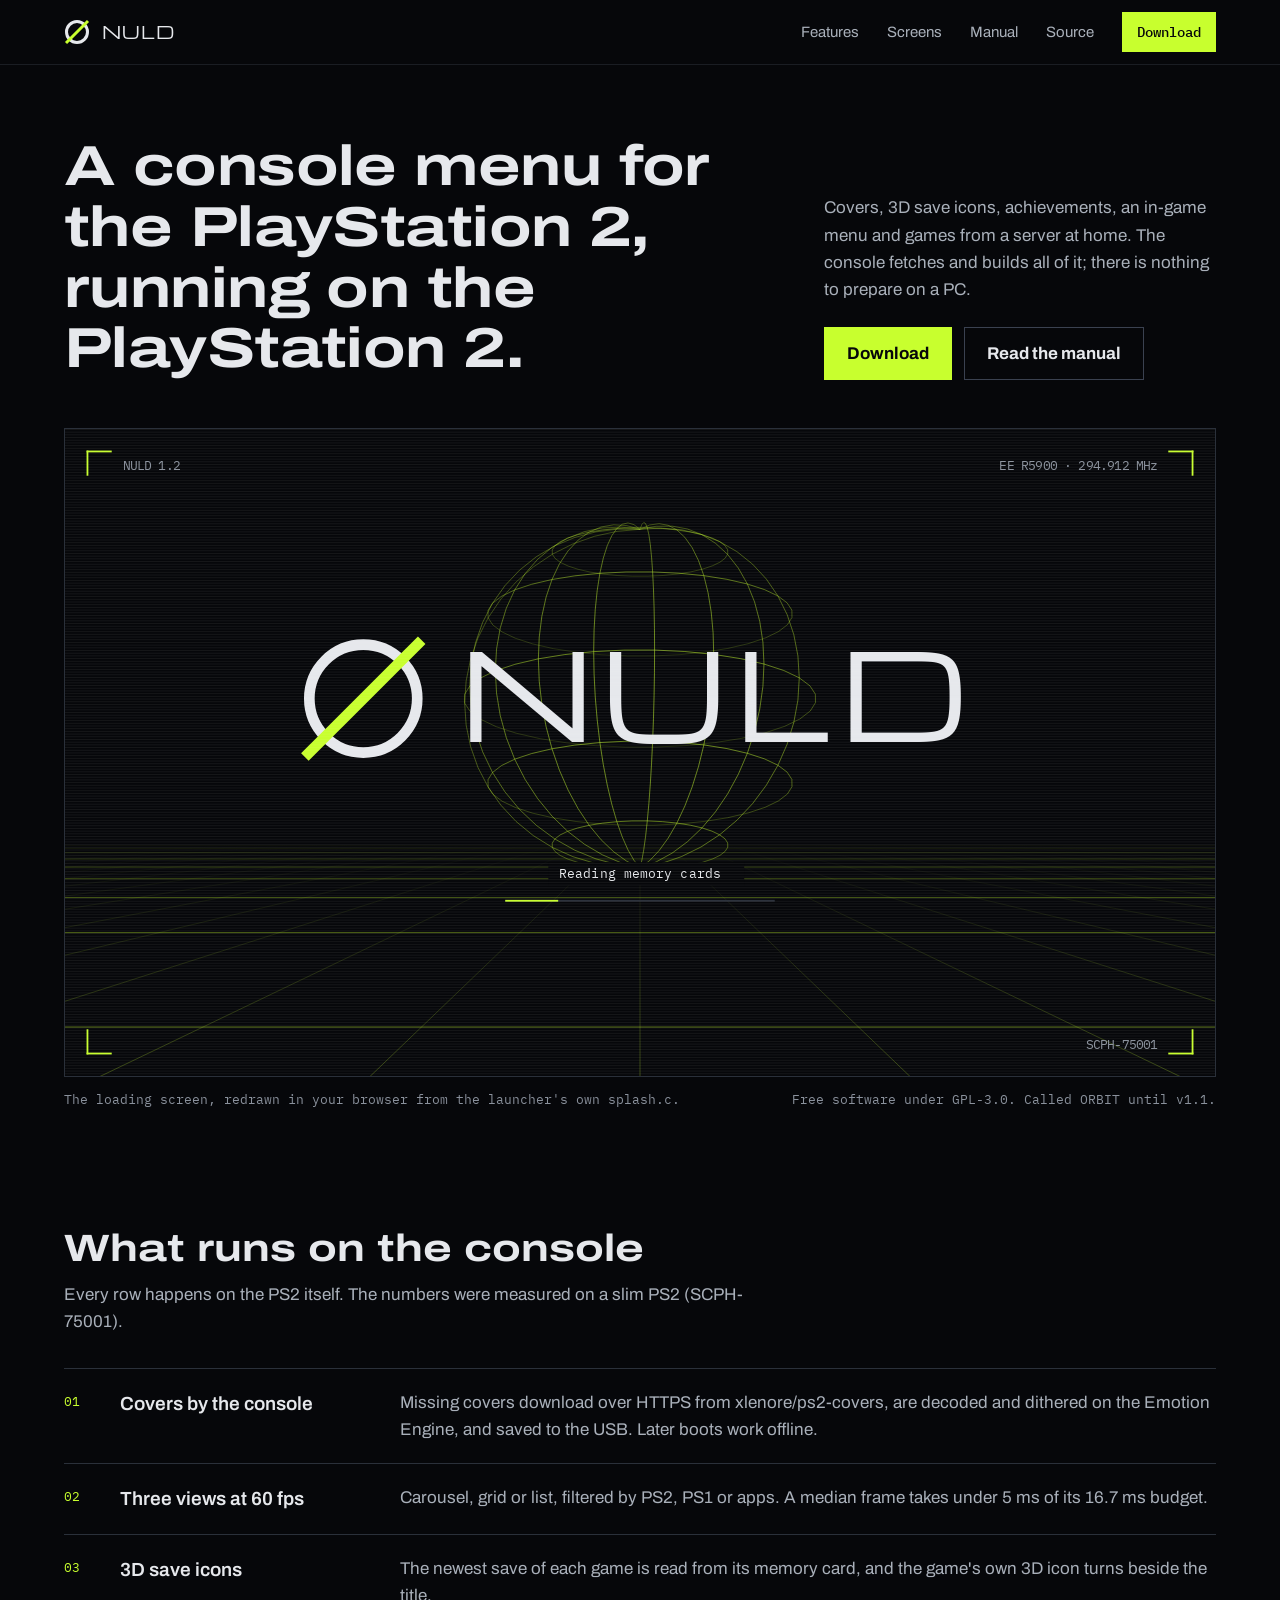
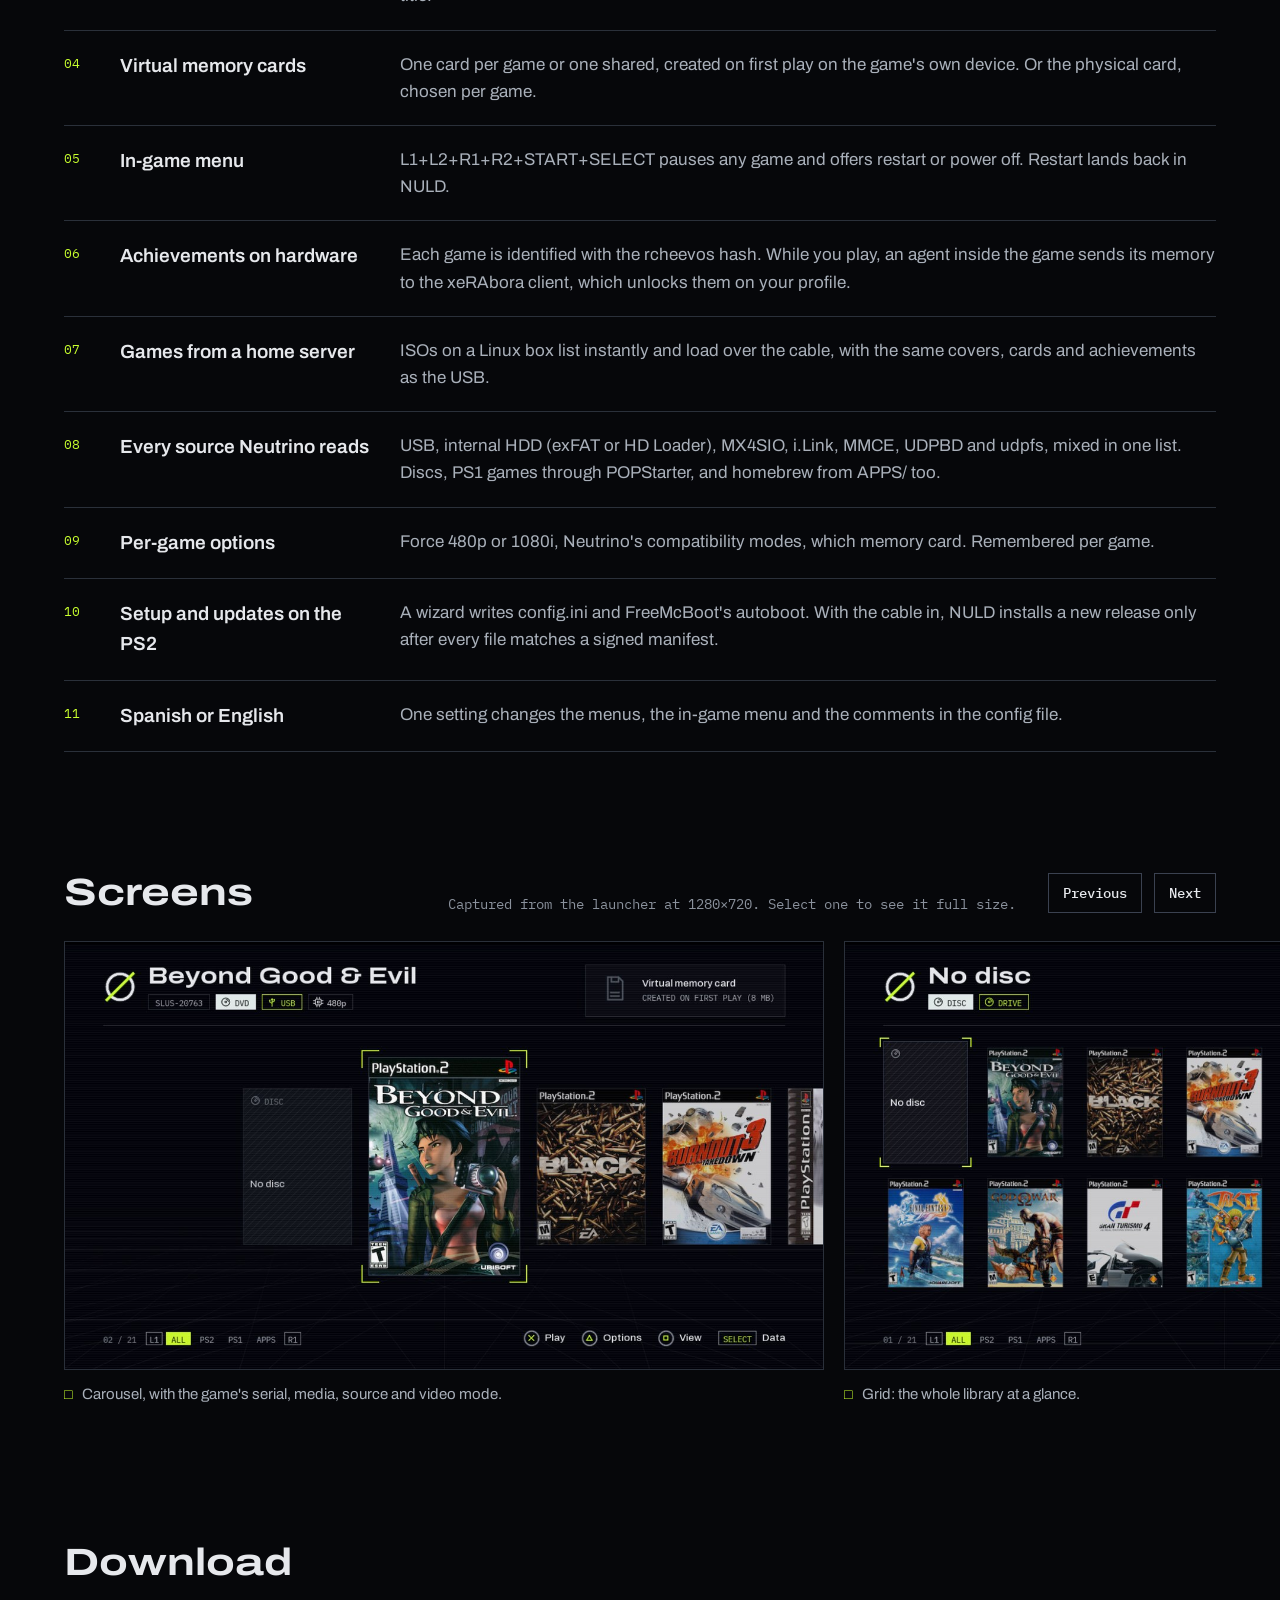
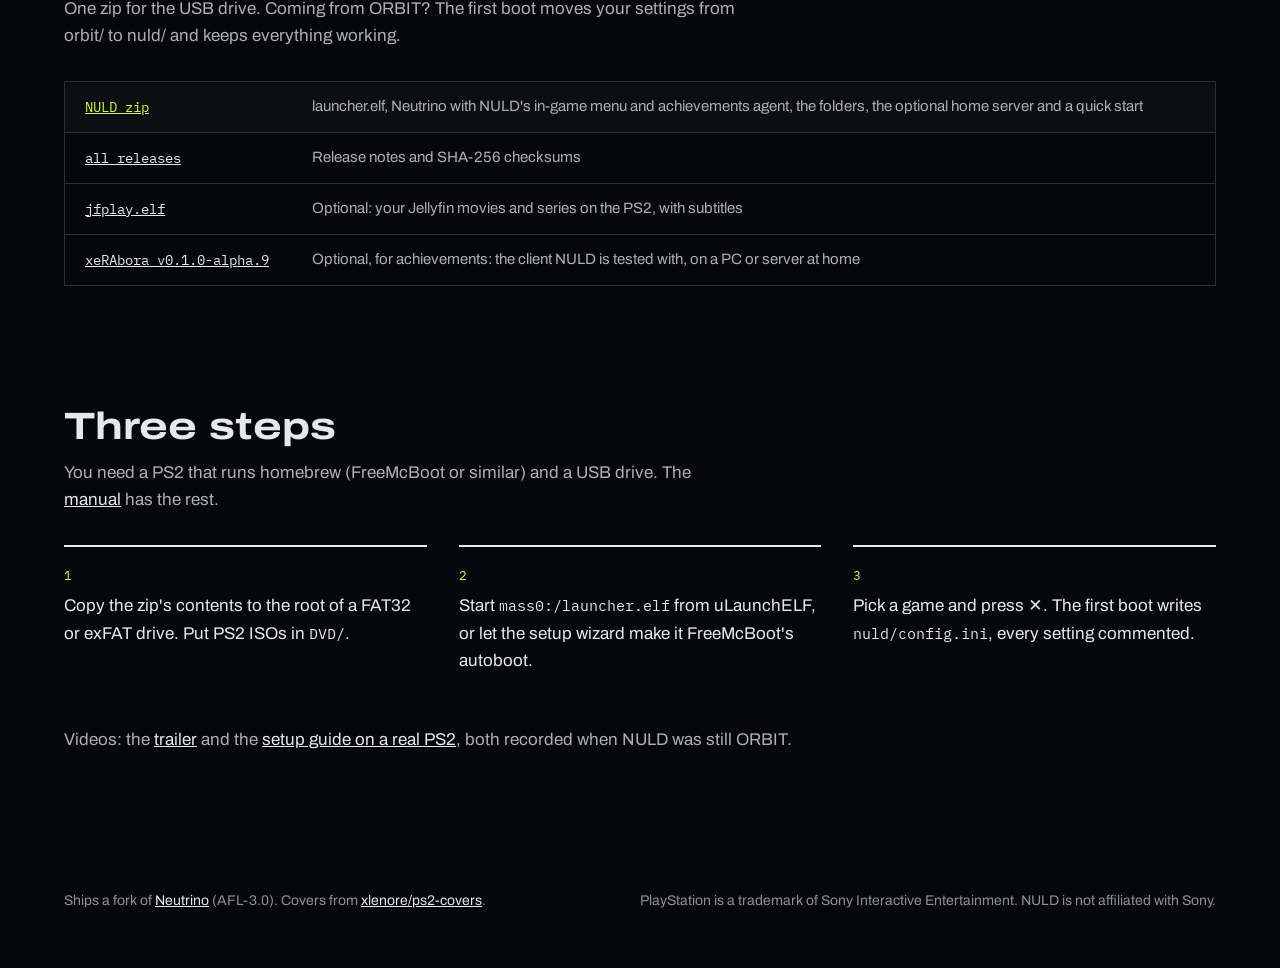
==== commit 8179e8da: "Website: save icon and achievements screenshots in NULD's look (PCSX2, Black's 56 achievements throu" ====
--- a/site/index.html
+++ b/site/index.html
@@ -88,6 +88,9 @@
       <figure><button type="button"><img src="img/home-carousel.jpg" alt="Carousel view: Beyond Good and Evil selected, with its serial, media, source and video mode tags" width="1280" height="720" loading="lazy"></button><figcaption><span class="mono">□</span>Carousel, with the game's serial, media, source and video mode.</figcaption></figure>
       <figure><button type="button"><img src="img/home-grid.jpg" alt="Grid view: fourteen PS2 covers, the selected one framed by acid corners" width="1280" height="720" loading="lazy"></button><figcaption><span class="mono">□</span>Grid: the whole library at a glance.</figcaption></figure>
       <figure><button type="button"><img src="img/home-list.jpg" alt="List view: titles and serials on the left, the selected cover on the right" width="1280" height="720" loading="lazy"></button><figcaption><span class="mono">□</span>List, with the cover beside it.</figcaption></figure>
+      <figure><button type="button"><img src="img/save-icon.jpg" alt="God of War selected: the saves card shows 1 save on memory card 1 with its 3D icon" width="1280" height="720" loading="lazy"></button><figcaption><span class="mono">mc1</span>The newest save on the memory card, with its 3D icon turning on the card.</figcaption></figure>
+      <figure><button type="button"><img src="img/achievements-tag.jpg" alt="Black selected, with an Achievements 56 tag next to its serial, media, source and video tags" width="1280" height="720" loading="lazy"></button><figcaption><span class="mono">ra</span>Black has a set: 56 achievements, found by the game's rcheevos hash.</figcaption></figure>
+      <figure><button type="button"><img src="img/achievements.jpg" alt="Achievements panel for Black: 0 of 56, 0 of 600 points, each achievement with its points" width="1280" height="720" loading="lazy"></button><figcaption><span class="mono">○</span>The achievements and your progress, from the xeRAbora client at home.</figcaption></figure>
       <figure><button type="button"><img src="img/options.jpg" alt="Per-game options panel: video mode, video compatibility, memory card and Neutrino's compatibility modes" width="1280" height="720" loading="lazy"></button><figcaption><span class="mono">△</span>Per-game options: video mode, compatibility and memory card.</figcaption></figure>
       <figure><button type="button"><img src="img/setup.jpg" alt="Setup wizard in Spanish: language, game sources, memory card, video, network, boot stub and FreeMcBoot" width="1280" height="720" loading="lazy"></button><figcaption><span class="mono">start</span>The setup wizard, here in Spanish, writes config.ini and FreeMcBoot's autoboot.</figcaption></figure>
       <figure><button type="button"><img src="img/splash-wordmark.jpg" alt="Loading screen caught in a glitch cut: the NULD// wordmark split into shifted bands" width="1280" height="720" loading="lazy"></button><figcaption><span class="mono">boot</span>The console's loading screen, caught in a glitch cut.</figcaption></figure>
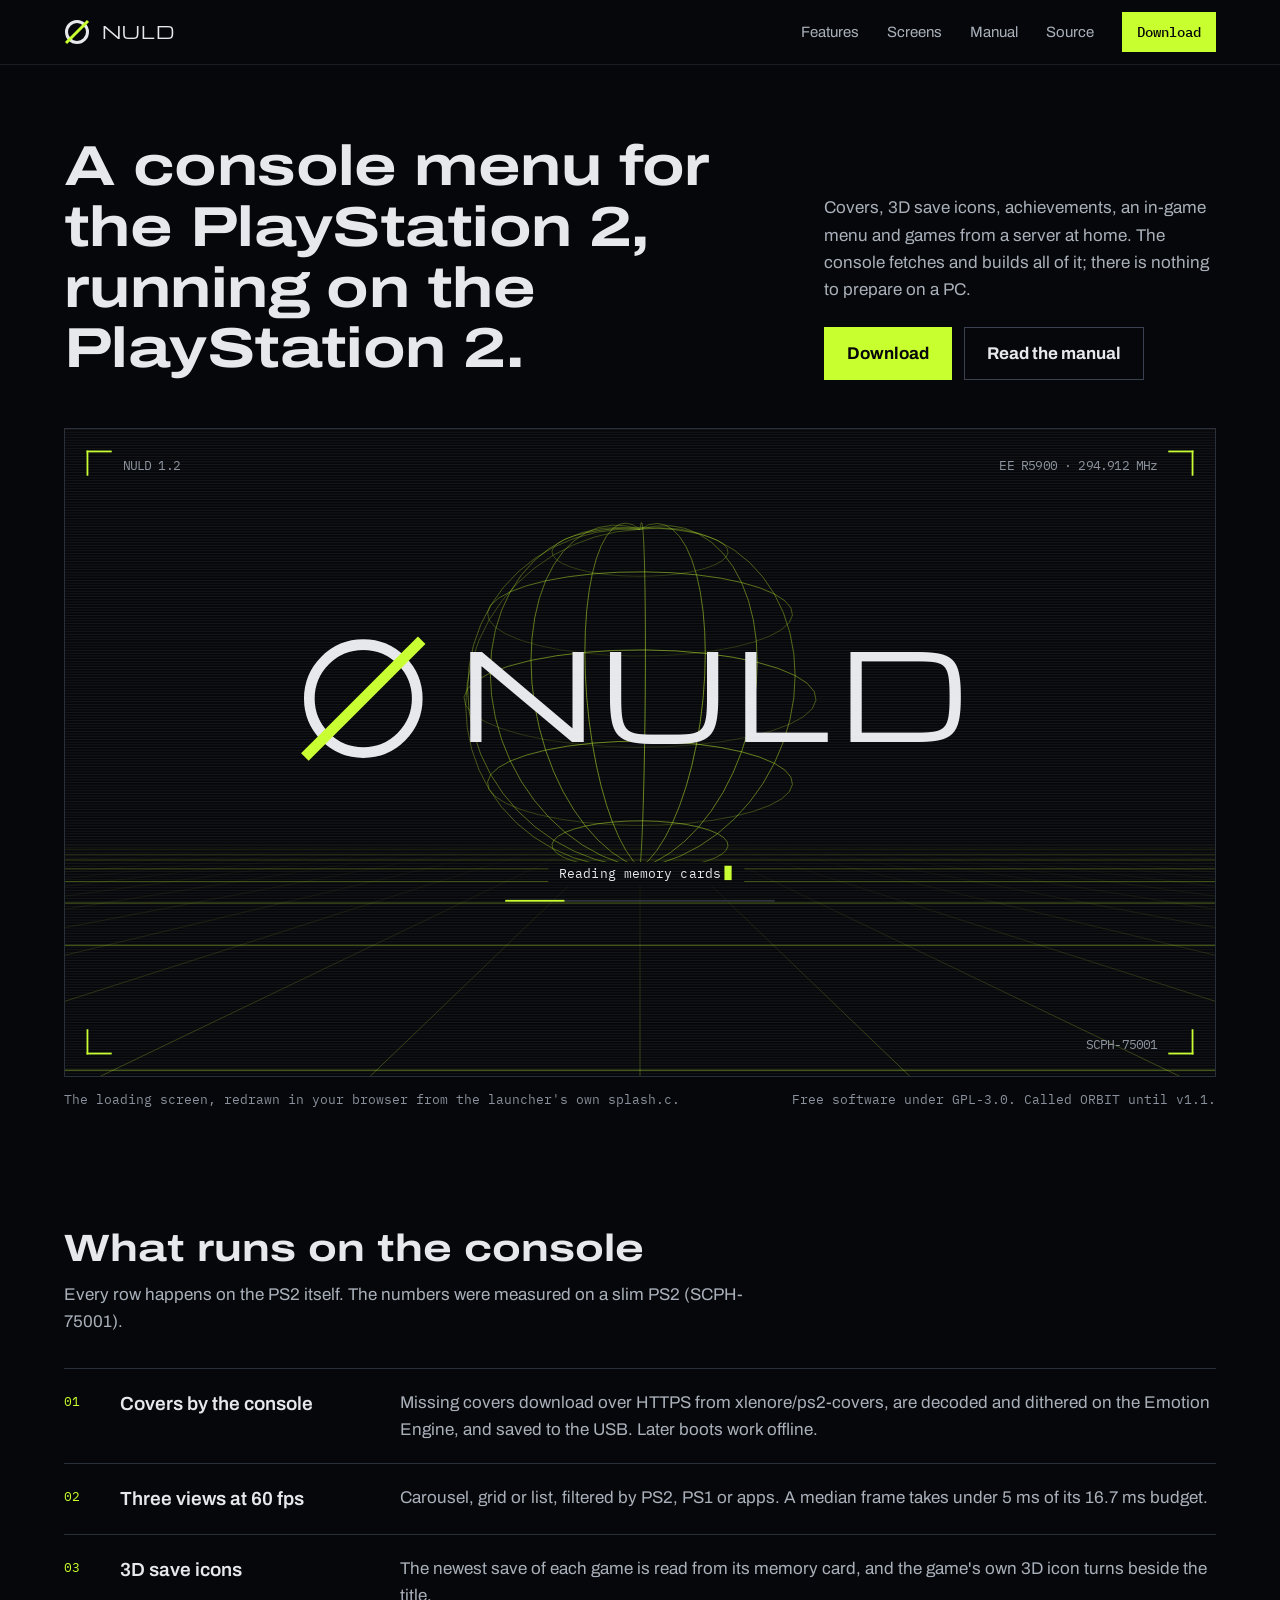
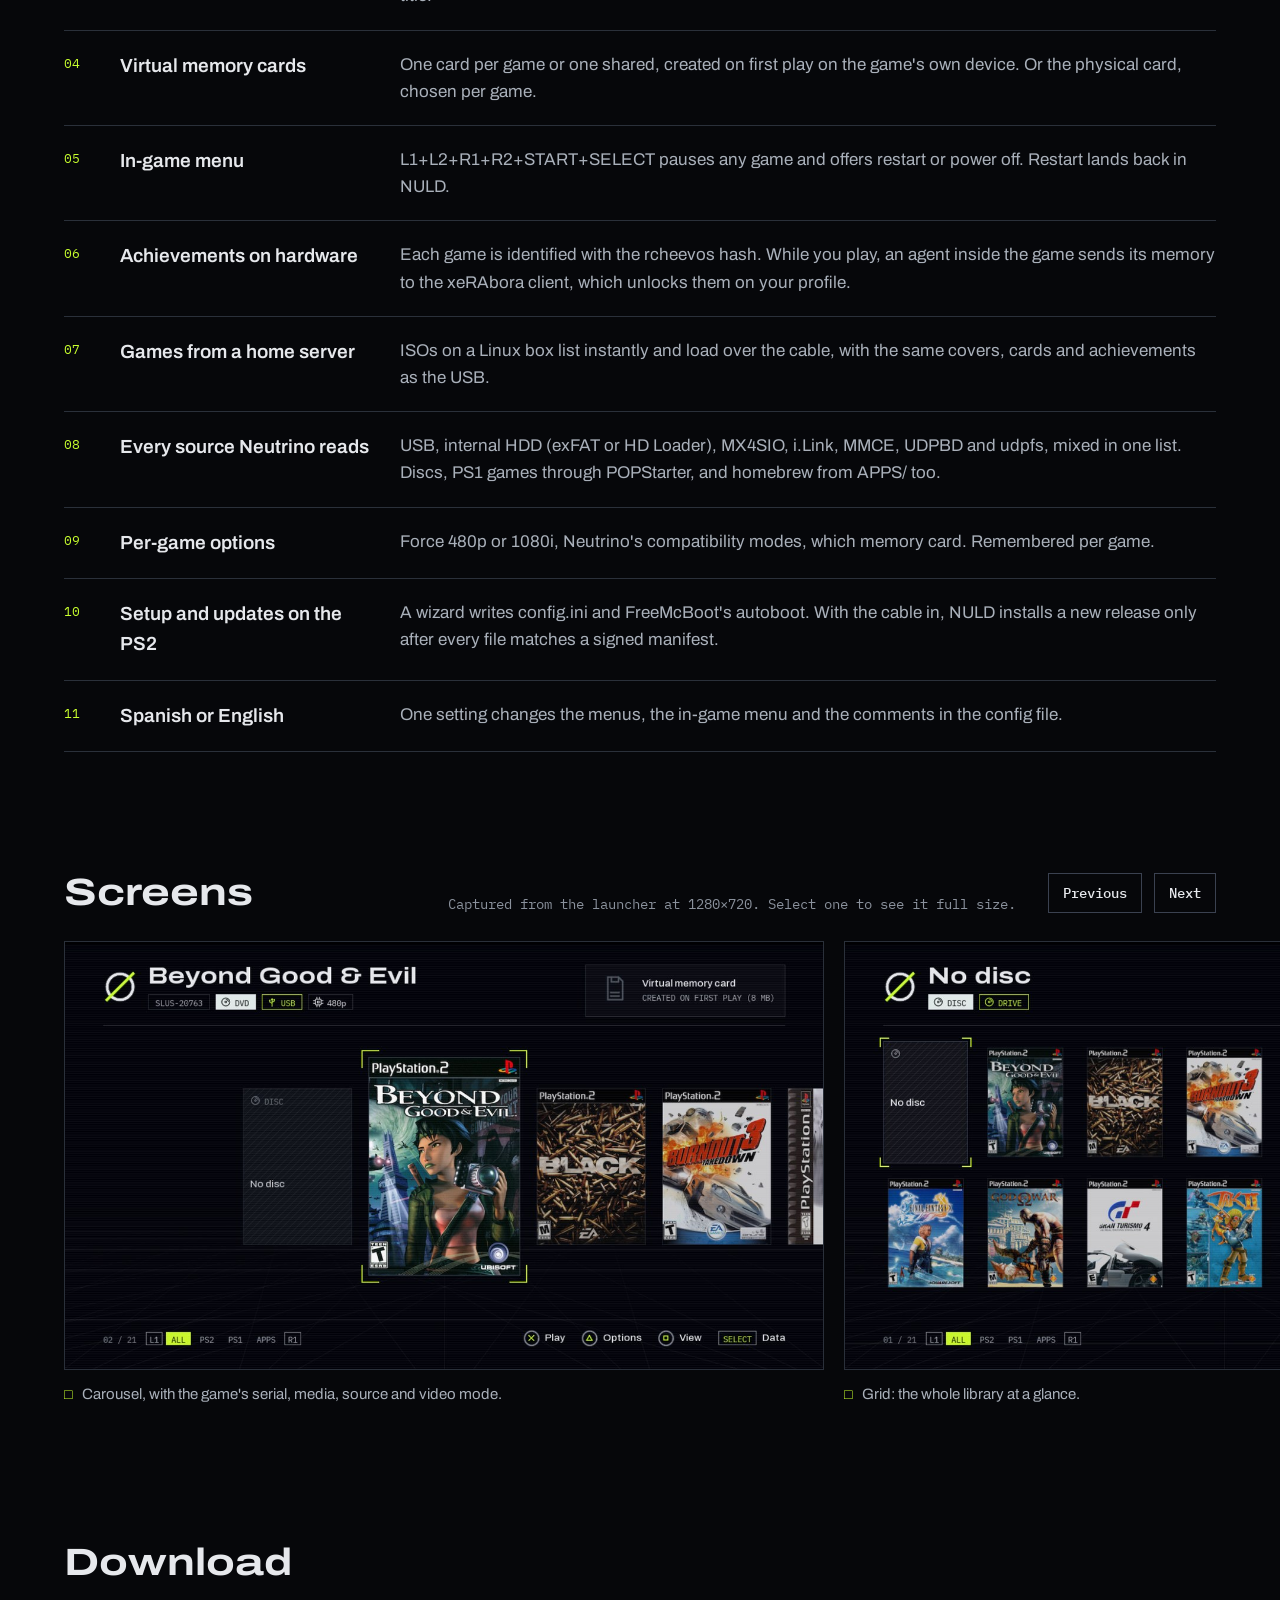
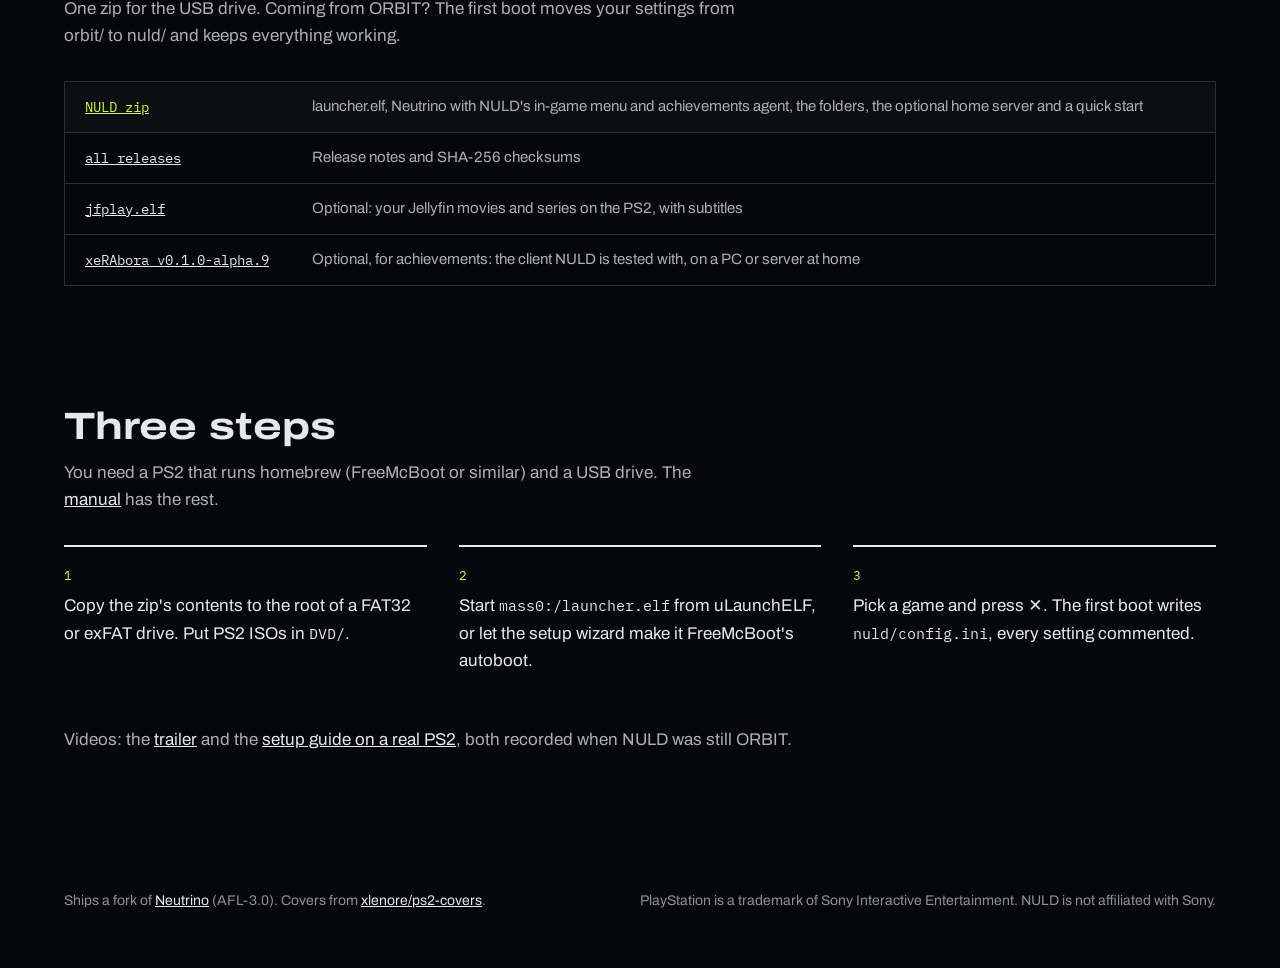
==== commit b3582132: "Links to the Jellyfin player at its new name, danielnuld/nuld-jellyfin" ====
--- a/site/index.html
+++ b/site/index.html
@@ -105,7 +105,7 @@
         <tbody>
           <tr><td><a class="acid" href="https://github.com/danielnuld/nuld/releases/latest" data-zip><span data-zip-name>NULD zip</span></a></td><td>launcher.elf, Neutrino with NULD's in-game menu and achievements agent, the folders, the optional home server and a quick start</td><td data-zip-size></td></tr>
           <tr><td><a href="https://github.com/danielnuld/nuld/releases">all releases</a></td><td>Release notes and SHA-256 checksums</td><td></td></tr>
-          <tr><td><a href="https://github.com/danielnuld/orbit-jellyfin/releases">jfplay.elf</a></td><td>Optional: your Jellyfin movies and series on the PS2, with subtitles</td><td></td></tr>
+          <tr><td><a href="https://github.com/danielnuld/nuld-jellyfin/releases">jfplay.elf</a></td><td>Optional: your Jellyfin movies and series on the PS2, with subtitles</td><td></td></tr>
           <tr><td><a href="https://github.com/hacan359/xerabora/releases/tag/v0.1.0-alpha.9">xeRAbora v0.1.0-alpha.9</a></td><td>Optional, for achievements: the client NULD is tested with, on a PC or server at home</td><td></td></tr>
         </tbody>
       </table>
